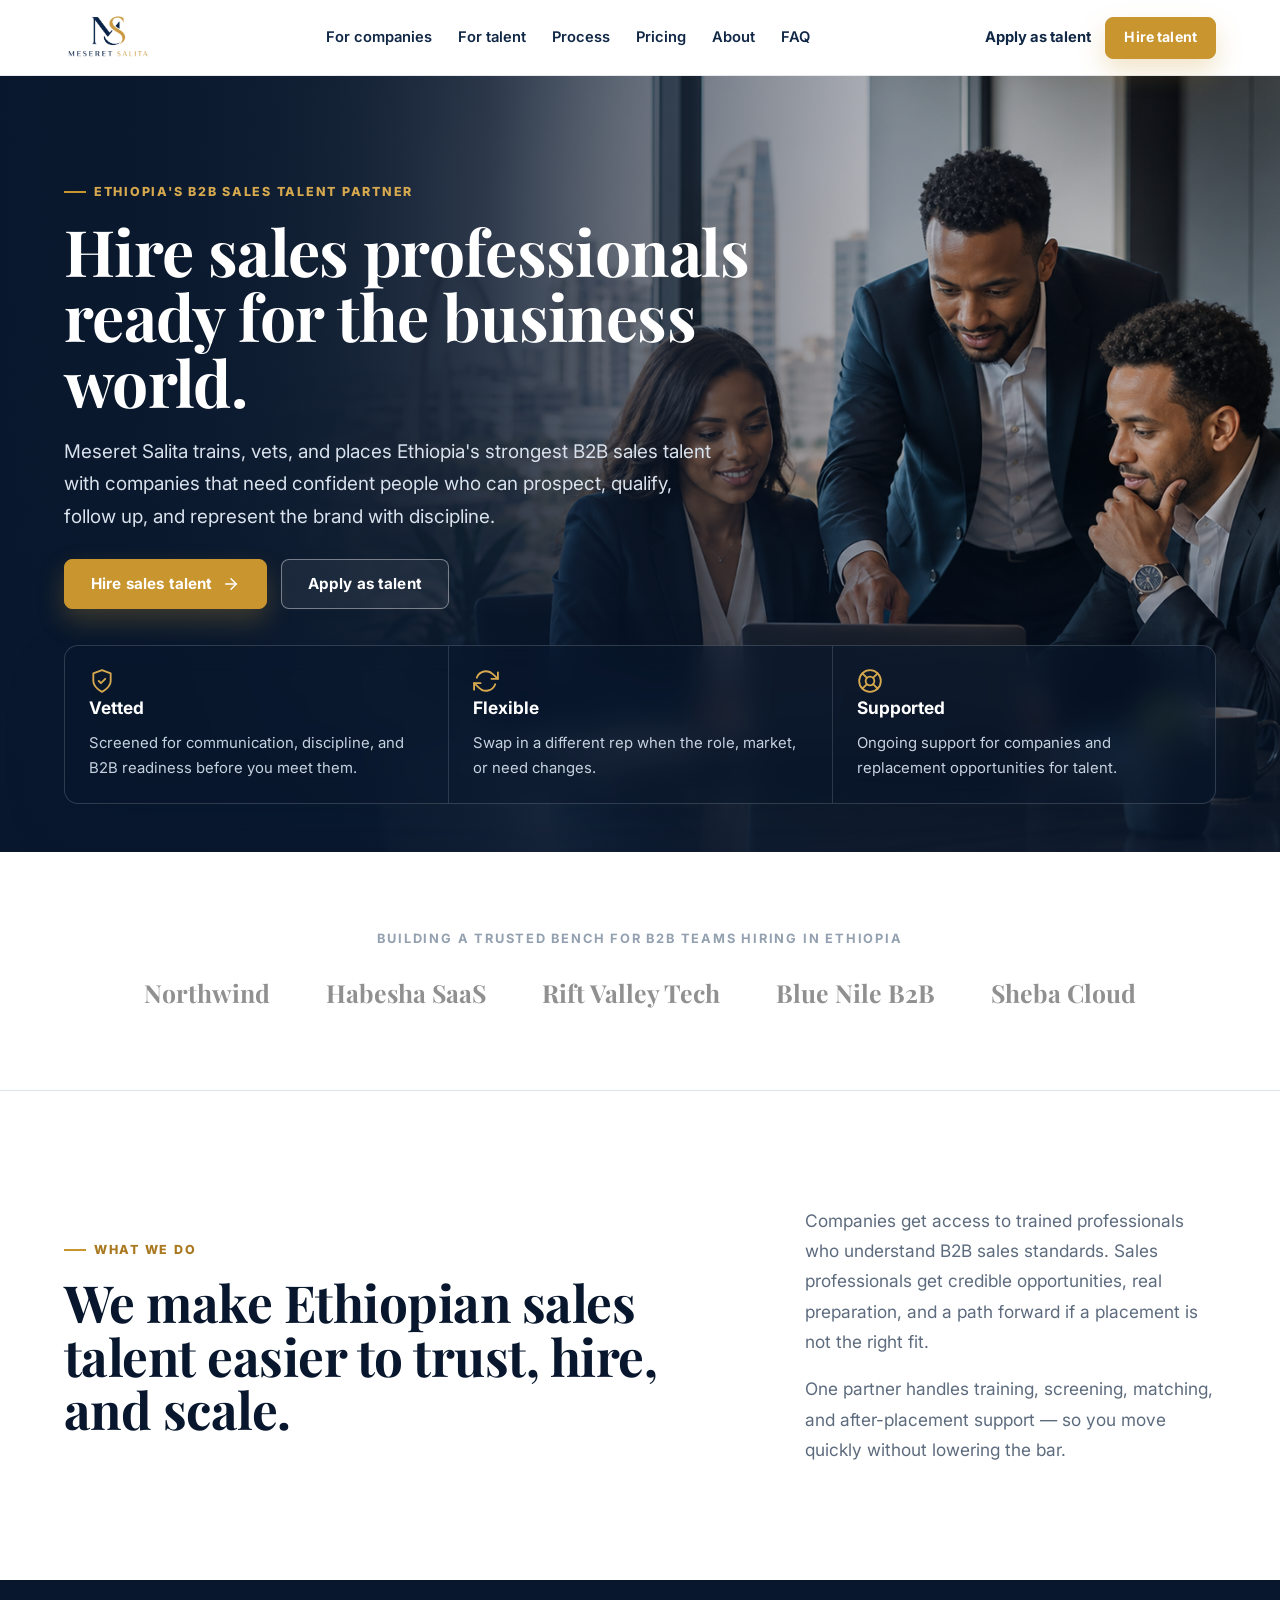
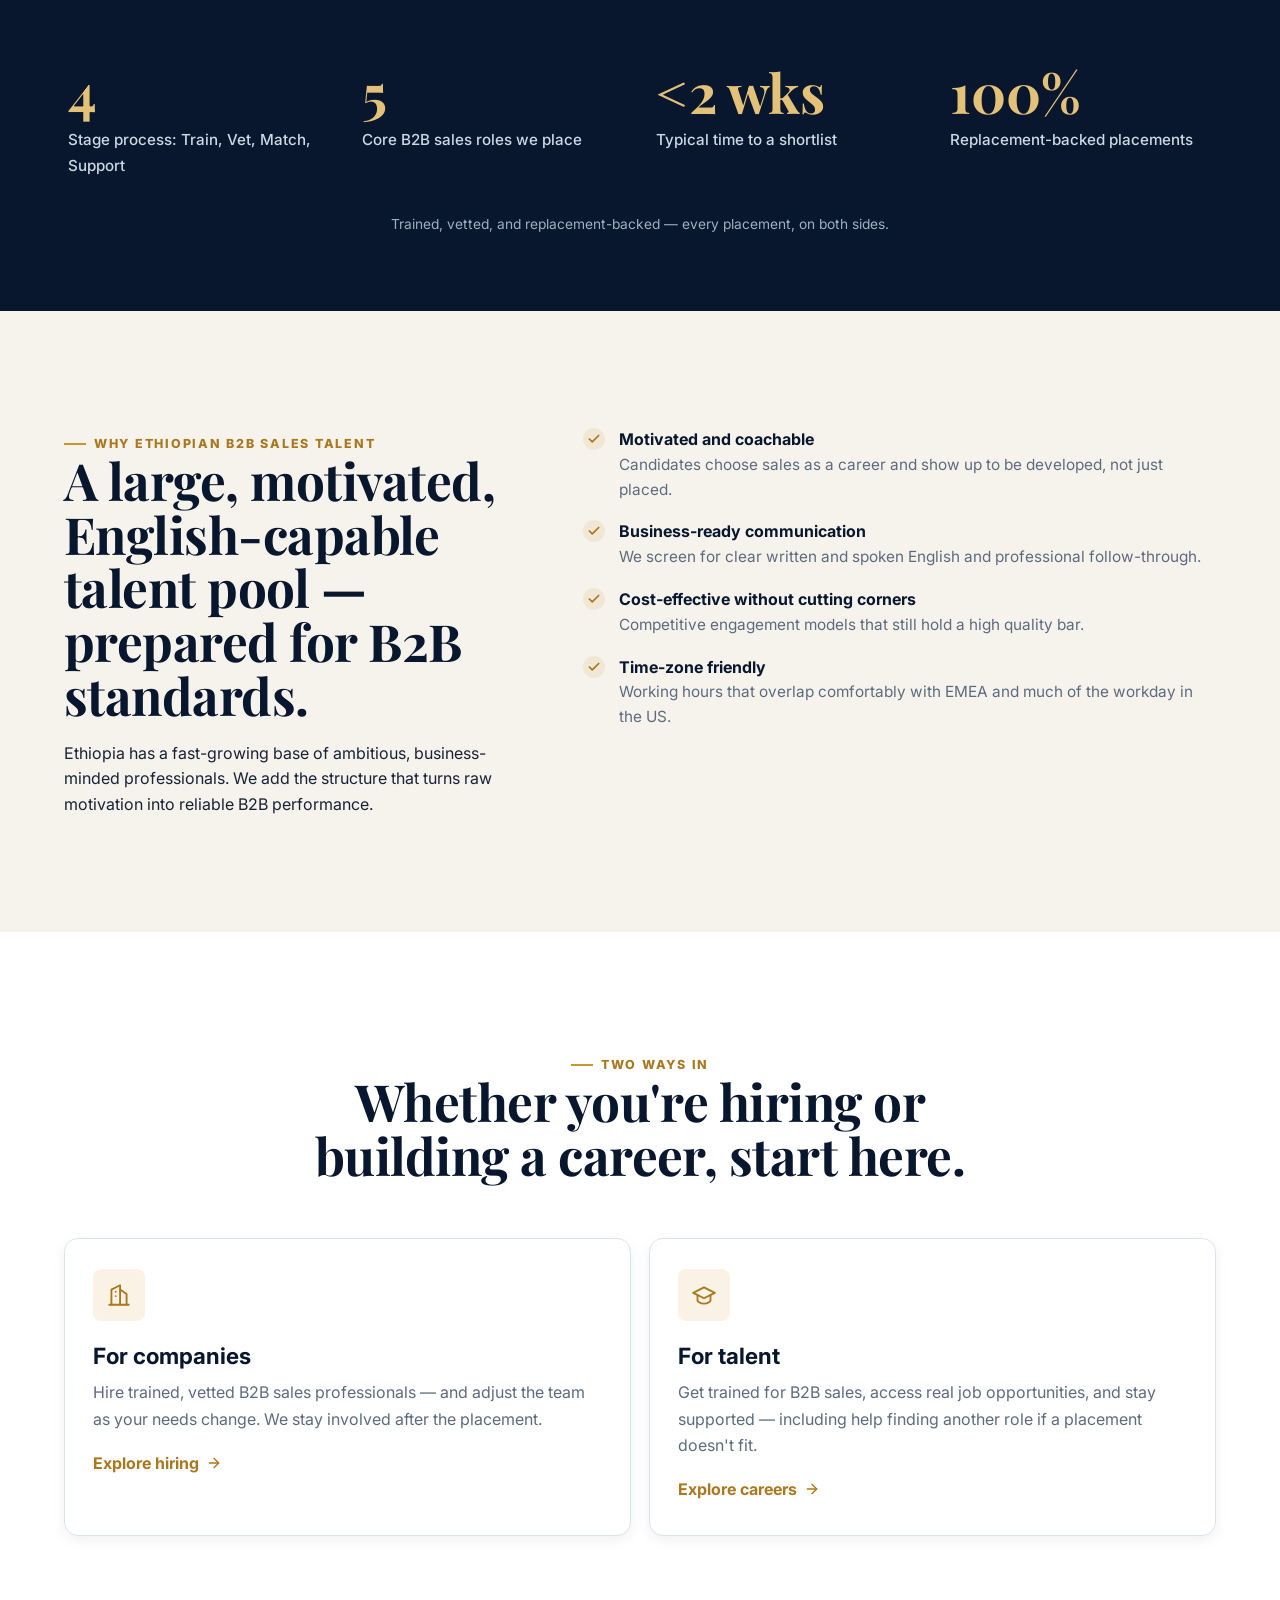
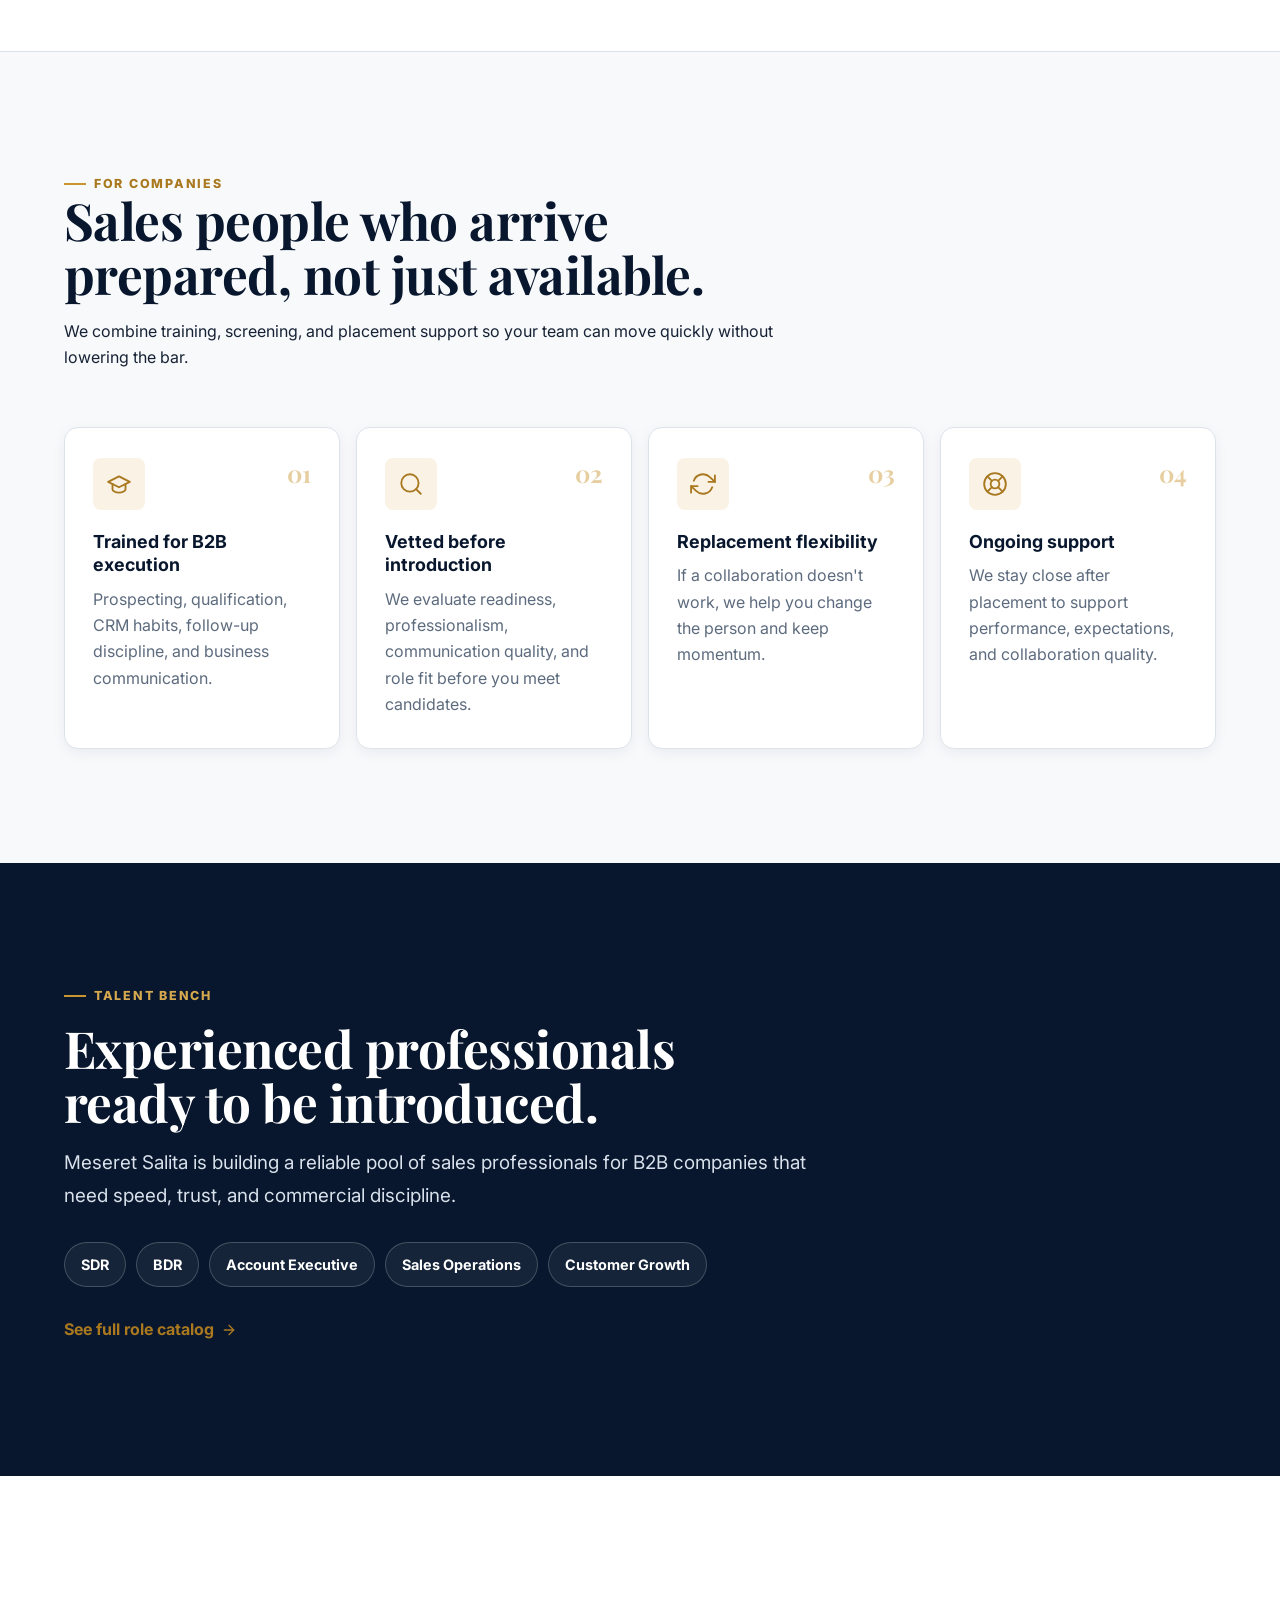
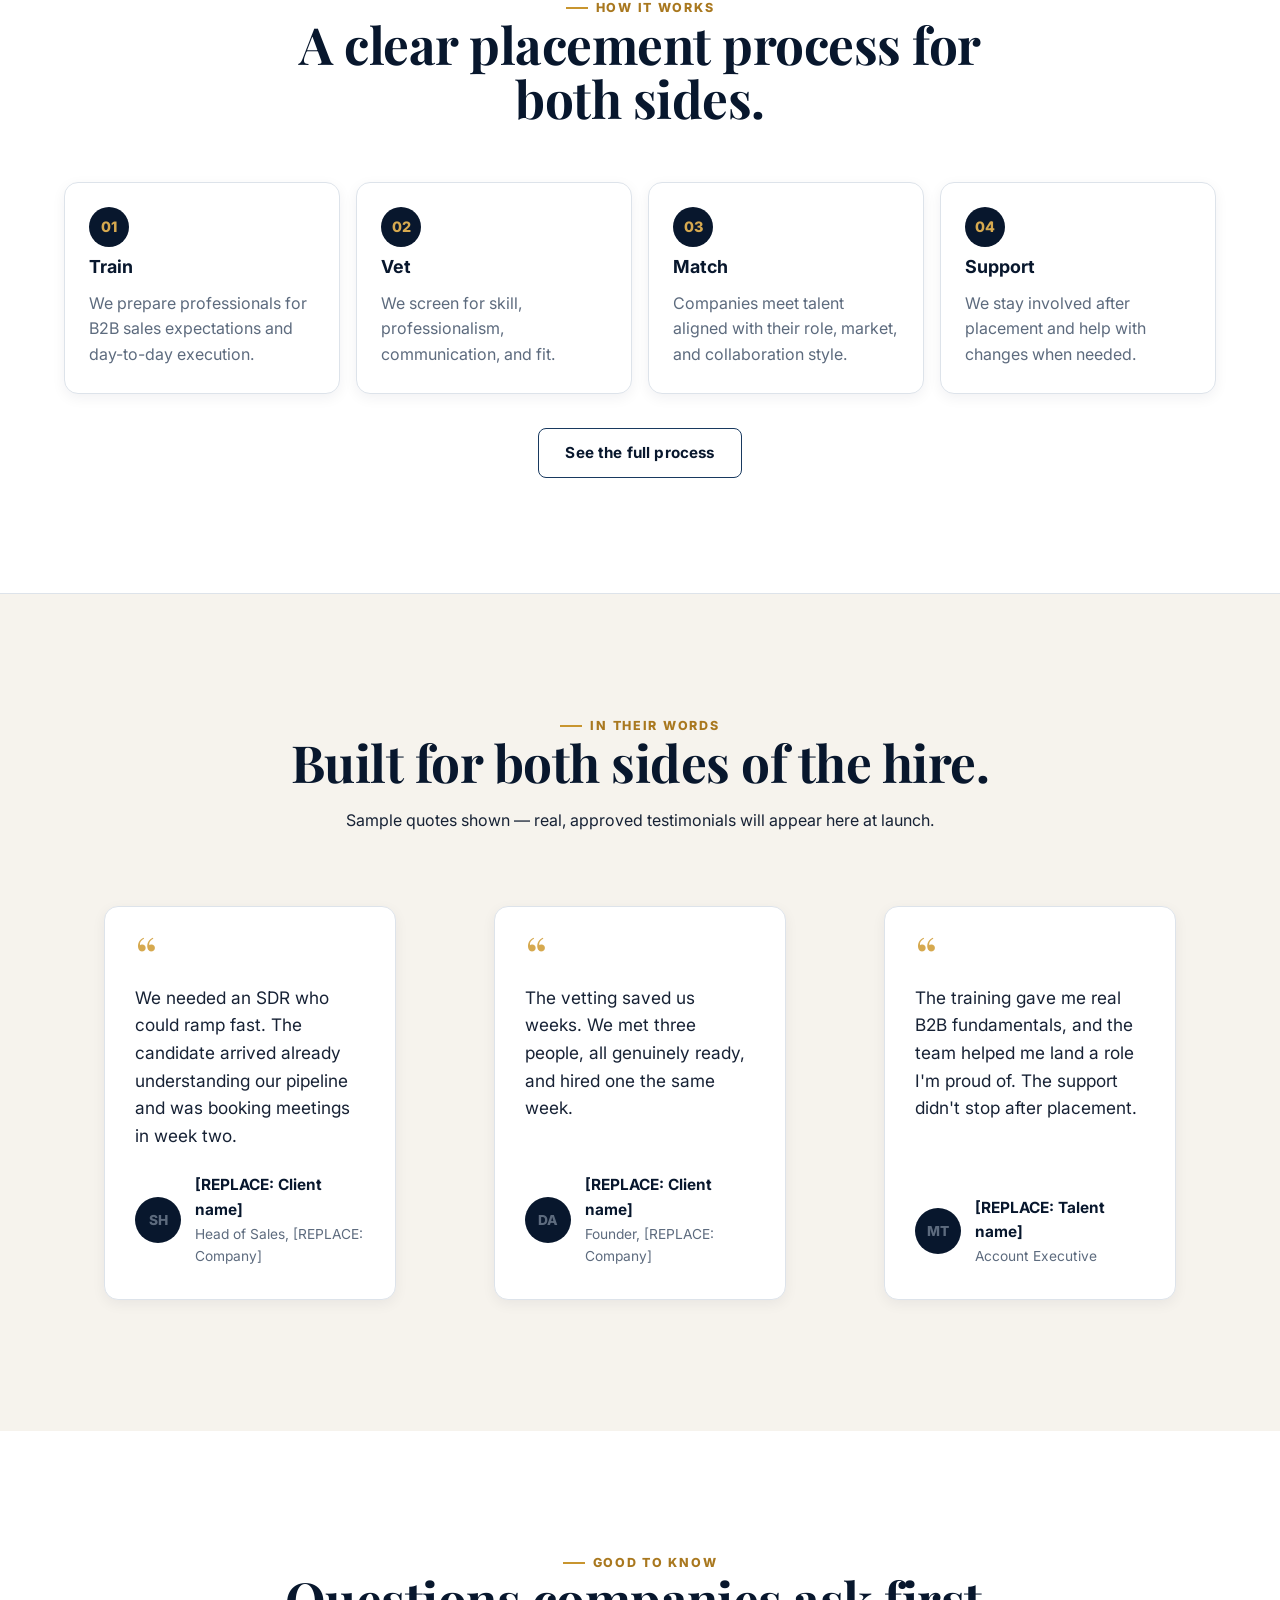
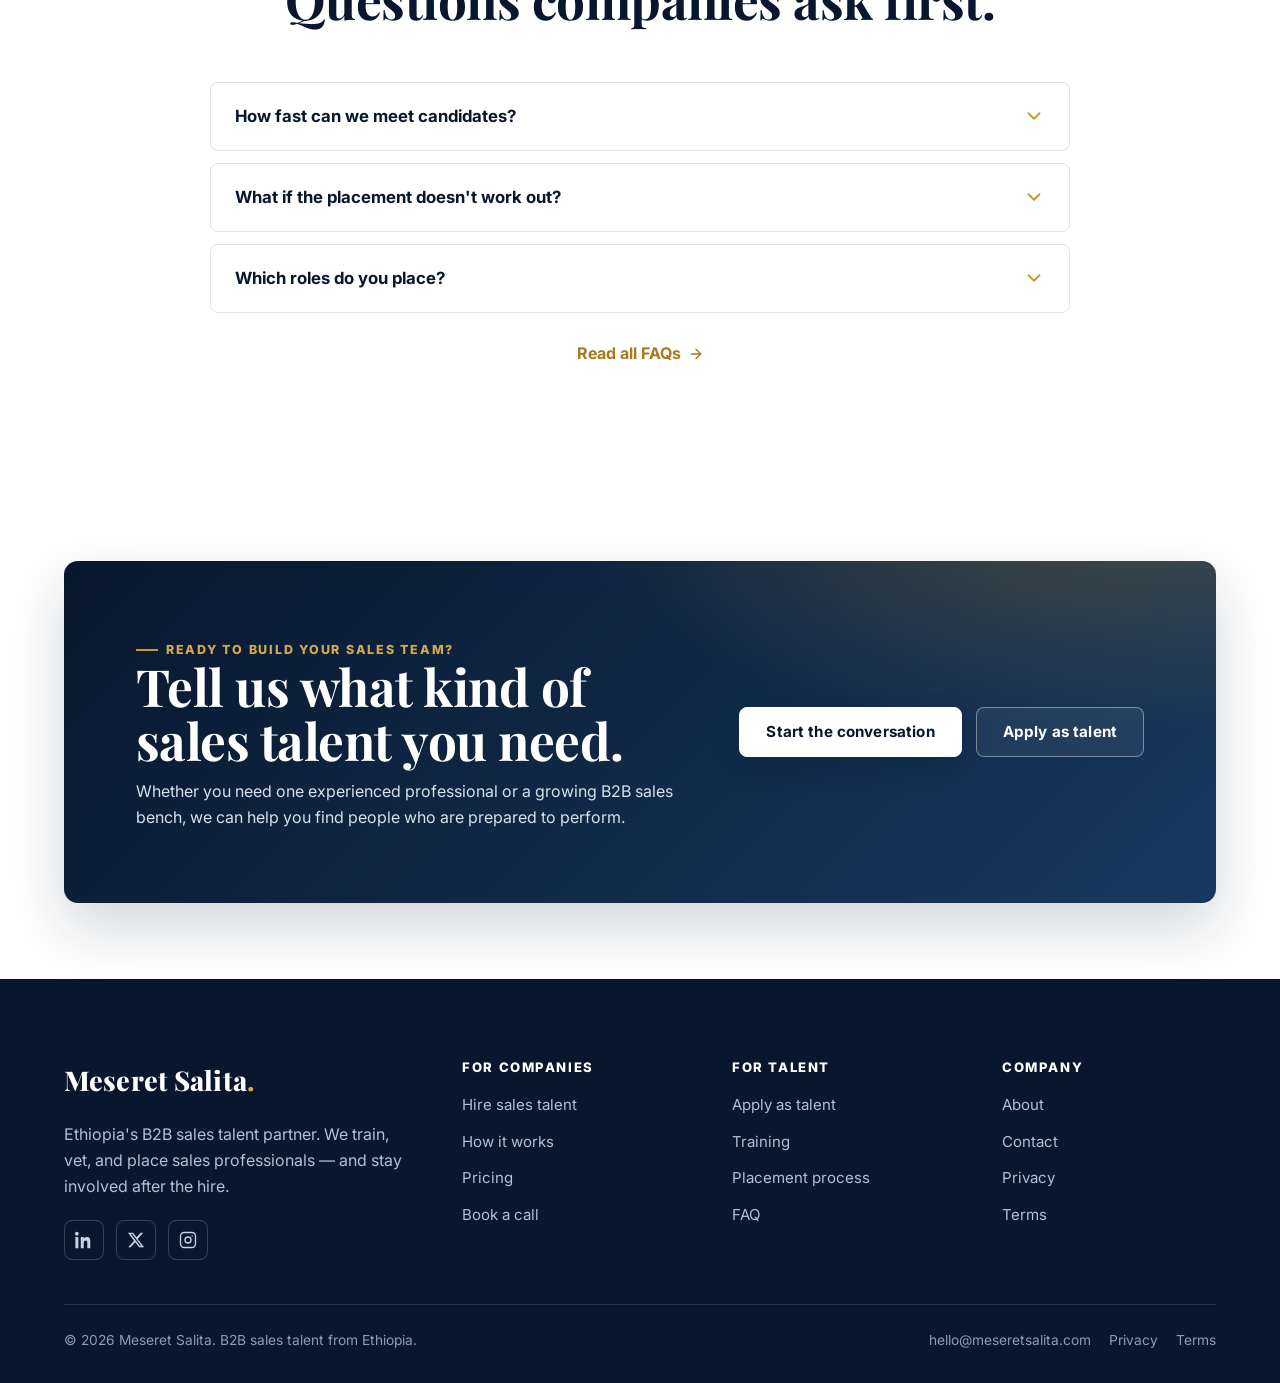
==== index.html @ c9b9d888 "Build Meseret Salita multi-page marketing site Full static rebuild: Home, For Companies, For Talent," ====
<!doctype html>
<html lang="en">
  <head>
    <meta charset="utf-8">
    <meta name="viewport" content="width=device-width, initial-scale=1">
    <title>Meseret Salita | Vetted B2B Sales Talent from Ethiopia</title>
    <meta name="description" content="Meseret Salita trains, vets, and places Ethiopia's strongest B2B sales talent — SDRs, BDRs, Account Executives and more — backed by ongoing support and replacement flexibility.">
    <link rel="canonical" href="https://meseretsalita.com/">

    <!-- Open Graph / Twitter -->
    <meta property="og:type" content="website">
    <meta property="og:site_name" content="Meseret Salita">
    <meta property="og:title" content="Vetted B2B Sales Talent from Ethiopia">
    <meta property="og:description" content="Hire trained, vetted B2B sales professionals from Ethiopia — with ongoing support and replacement flexibility.">
    <meta property="og:url" content="https://meseretsalita.com/">
    <meta property="og:image" content="https://meseretsalita.com/assets/meseret-salita-hero.png">
    <meta name="twitter:card" content="summary_large_image">
    <meta name="twitter:title" content="Vetted B2B Sales Talent from Ethiopia">
    <meta name="twitter:description" content="Hire trained, vetted B2B sales professionals from Ethiopia — with ongoing support and replacement flexibility.">
    <meta name="twitter:image" content="https://meseretsalita.com/assets/meseret-salita-hero.png">
    <meta name="theme-color" content="#08172d">

    <link rel="icon" href="assets/favicon.svg" type="image/svg+xml">
    <link rel="manifest" href="site.webmanifest">
    <link rel="preconnect" href="https://fonts.googleapis.com">
    <link rel="preconnect" href="https://fonts.gstatic.com" crossorigin>
    <link href="https://fonts.googleapis.com/css2?family=Inter:wght@400;500;600;700;800&family=Playfair+Display:wght@700;800&display=swap" rel="stylesheet">
    <link rel="stylesheet" href="styles.css?v=3">
    <script src="script.js?v=3" defer></script>

    <script type="application/ld+json">
    {
      "@context": "https://schema.org",
      "@type": "Organization",
      "name": "Meseret Salita",
      "url": "https://meseretsalita.com/",
      "logo": "https://meseretsalita.com/assets/meseret-salita-logo.png",
      "description": "Meseret Salita trains, vets, and places B2B sales talent from Ethiopia with companies, backed by ongoing support and replacement flexibility.",
      "email": "hello@meseretsalita.com",
      "address": { "@type": "PostalAddress", "addressCountry": "ET", "addressLocality": "Addis Ababa" },
      "sameAs": []
    }
    </script>
    <script type="application/ld+json">
    {
      "@context": "https://schema.org",
      "@type": "Service",
      "serviceType": "B2B sales talent recruitment and placement",
      "provider": { "@type": "Organization", "name": "Meseret Salita" },
      "areaServed": "Ethiopia",
      "audience": { "@type": "BusinessAudience", "audienceType": "B2B companies hiring sales talent" }
    }
    </script>
  </head>
  <body>
    <a class="skip-link" href="#main">Skip to content</a>

    <!-- ============ HEADER ============ -->
    <header class="site-header">
      <a class="brand" href="index.html" aria-label="Meseret Salita home">
        <img src="assets/meseret-salita-logo.png" alt="Meseret Salita" width="178" height="50">
      </a>
      <nav class="nav" aria-label="Primary navigation">
        <ul class="nav-links">
          <li><a href="companies.html">For companies</a></li>
          <li><a href="talent.html">For talent</a></li>
          <li><a href="process.html">Process</a></li>
          <li><a href="pricing.html">Pricing</a></li>
          <li><a href="about.html">About</a></li>
          <li><a href="faq.html">FAQ</a></li>
        </ul>
      </nav>
      <div class="nav-cta">
        <a class="ghost-link" href="talent.html">Apply as talent</a>
        <a class="button button-small" href="contact.html">Hire talent</a>
        <button class="nav-toggle" aria-label="Open menu" aria-controls="mobile-menu" aria-expanded="false"><span></span></button>
      </div>
    </header>
    <div class="mobile-menu" id="mobile-menu">
      <a href="companies.html">For companies</a>
      <a href="talent.html">For talent</a>
      <a href="process.html">Process</a>
      <a href="pricing.html">Pricing</a>
      <a href="about.html">About</a>
      <a href="faq.html">FAQ</a>
      <a href="contact.html">Contact</a>
      <a class="button" href="contact.html">Hire talent</a>
    </div>

    <main id="main">
      <!-- ============ HERO ============ -->
      <section class="hero">
        <img class="hero-image" src="assets/meseret-salita-hero.png" alt="Ethiopian sales professionals collaborating in a modern business office" width="1774" height="887">
        <div class="hero-overlay"></div>
        <div class="hero-inner">
          <div class="hero-copy">
            <p class="eyebrow">Ethiopia's B2B sales talent partner</p>
            <h1>Hire sales professionals ready for the business world.</h1>
            <p class="lead">
              Meseret Salita trains, vets, and places Ethiopia's strongest B2B sales talent with
              companies that need confident people who can prospect, qualify, follow up, and
              represent the brand with discipline.
            </p>
            <div class="hero-actions">
              <a class="button" href="contact.html">Hire sales talent
                <svg viewBox="0 0 24 24" fill="none" stroke="currentColor" stroke-width="2" stroke-linecap="round" stroke-linejoin="round" aria-hidden="true"><line x1="5" y1="12" x2="19" y2="12"/><polyline points="12 5 19 12 12 19"/></svg>
              </a>
              <a class="button button-ghost" href="talent.html">Apply as talent</a>
            </div>
          </div>
          <div class="hero-panel" aria-label="Placement highlights">
            <div>
              <span class="panel-icon"><svg width="26" height="26" viewBox="0 0 24 24" fill="none" stroke="currentColor" stroke-width="1.7" stroke-linecap="round" stroke-linejoin="round" aria-hidden="true"><path d="M12 22s8-4 8-10V5l-8-3-8 3v7c0 6 8 10 8 10z"/><polyline points="9 12 11 14 15 10"/></svg></span>
              <strong>Vetted</strong>
              <span>Screened for communication, discipline, and B2B readiness before you meet them.</span>
            </div>
            <div>
              <span class="panel-icon"><svg width="26" height="26" viewBox="0 0 24 24" fill="none" stroke="currentColor" stroke-width="1.7" stroke-linecap="round" stroke-linejoin="round" aria-hidden="true"><polyline points="23 4 23 10 17 10"/><path d="M3.51 9a9 9 0 0 1 14.85-3.36L23 10"/><polyline points="1 20 1 14 7 14"/><path d="M1 14l4.64 4.36A9 9 0 0 0 20.49 15"/></svg></span>
              <strong>Flexible</strong>
              <span>Swap in a different rep when the role, market, or need changes.</span>
            </div>
            <div>
              <span class="panel-icon"><svg width="26" height="26" viewBox="0 0 24 24" fill="none" stroke="currentColor" stroke-width="1.7" stroke-linecap="round" stroke-linejoin="round" aria-hidden="true"><circle cx="12" cy="12" r="10"/><circle cx="12" cy="12" r="4"/><line x1="4.93" y1="4.93" x2="9.17" y2="9.17"/><line x1="14.83" y1="14.83" x2="19.07" y2="19.07"/><line x1="14.83" y1="9.17" x2="19.07" y2="4.93"/><line x1="4.93" y1="19.07" x2="9.17" y2="14.83"/></svg></span>
              <strong>Supported</strong>
              <span>Ongoing support for companies and replacement opportunities for talent.</span>
            </div>
          </div>
        </div>
      </section>

      <!-- ============ TRUST STRIP ============ -->
      <section class="section tight trust border-bottom">
        <div class="container">
          <p class="trust-label">Building a trusted bench for B2B teams hiring in Ethiopia</p>
          <!-- TODO: replace these sample names with real client logos — see CONTENT-TODO.md -->
          <div class="logos" aria-label="Sample of companies (illustrative)">
            <span>Northwind</span>
            <span>Habesha SaaS</span>
            <span>Rift Valley Tech</span>
            <span>Blue Nile B2B</span>
            <span>Sheba Cloud</span>
          </div>
        </div>
      </section>

      <!-- ============ INTRO ============ -->
      <section class="section intro">
        <div class="reveal">
          <p class="eyebrow">What we do</p>
          <h2>We make Ethiopian sales talent easier to trust, hire, and scale.</h2>
        </div>
        <div class="intro-body reveal d1">
          <p>
            Companies get access to trained professionals who understand B2B sales standards.
            Sales professionals get credible opportunities, real preparation, and a path forward if a
            placement is not the right fit.
          </p>
          <p>
            One partner handles training, screening, matching, and after-placement support — so you
            move quickly without lowering the bar.
          </p>
        </div>
      </section>

      <!-- ============ STATS ============ -->
      <section class="section tight bg-navy">
        <div class="container">
          <div class="stats">
            <div class="stat reveal">
              <span class="num" data-count="4">0</span>
              <span class="label">Stage process: Train, Vet, Match, Support</span>
            </div>
            <div class="stat reveal d1">
              <span class="num" data-count="5">0</span>
              <span class="label">Core B2B sales roles we place</span>
            </div>
            <div class="stat reveal d2">
              <span class="num" data-count="2" data-prefix="&lt;" data-suffix=" wks">0</span>
              <span class="label">Typical time to a shortlist</span>
            </div>
            <div class="stat reveal d3">
              <span class="num" data-count="100" data-suffix="%">0</span>
              <span class="label">Replacement-backed placements</span>
            </div>
          </div>
          <!-- These reflect how the service works (process stages, roles, replacement promise) — not performance metrics. Add real traction stats once available; see CONTENT-TODO.md -->
          <p style="color:#9fb0c2;font-size:0.86rem;margin:26px auto 0;text-align:center;max-width:60ch;">Trained, vetted, and replacement-backed — every placement, on both sides.</p>
        </div>
      </section>

      <!-- ============ WHY ETHIOPIA ============ -->
      <section class="section split bg-soft">
        <div class="section-heading reveal">
          <p class="eyebrow">Why Ethiopian B2B sales talent</p>
          <h2>A large, motivated, English-capable talent pool — prepared for B2B standards.</h2>
          <p>
            Ethiopia has a fast-growing base of ambitious, business-minded professionals. We add the
            structure that turns raw motivation into reliable B2B performance.
          </p>
        </div>
        <ul class="checklist reveal d1" style="gap:18px;">
          <li><strong>Motivated and coachable</strong><span>Candidates choose sales as a career and show up to be developed, not just placed.</span></li>
          <li><strong>Business-ready communication</strong><span>We screen for clear written and spoken English and professional follow-through.</span></li>
          <li><strong>Cost-effective without cutting corners</strong><span>Competitive engagement models that still hold a high quality bar.</span></li>
          <li><strong>Time-zone friendly</strong><span>Working hours that overlap comfortably with EMEA and much of the workday in the US.</span></li>
        </ul>
      </section>

      <!-- ============ DUAL AUDIENCE ============ -->
      <section class="section">
        <div class="container">
          <div class="section-heading center reveal">
            <p class="eyebrow">Two ways in</p>
            <h2>Whether you're hiring or building a career, start here.</h2>
          </div>
          <div class="grid-2">
            <article class="card reveal" style="display:flex;flex-direction:column;">
              <span class="icon-badge"><svg viewBox="0 0 24 24" fill="none" stroke="currentColor" stroke-width="1.7" stroke-linecap="round" stroke-linejoin="round" aria-hidden="true"><path d="M3 21h18"/><path d="M5 21V7l8-4v18"/><path d="M19 21V11l-6-4"/><line x1="9" y1="9" x2="9" y2="9.01"/><line x1="9" y1="13" x2="9" y2="13.01"/></svg></span>
              <h3 style="font-size:1.4rem;">For companies</h3>
              <p>Hire trained, vetted B2B sales professionals — and adjust the team as your needs change. We stay involved after the placement.</p>
              <p style="margin-top:18px;"><a class="text-link" href="companies.html">Explore hiring <svg viewBox="0 0 24 24" fill="none" stroke="currentColor" stroke-width="2" stroke-linecap="round" stroke-linejoin="round" aria-hidden="true"><line x1="5" y1="12" x2="19" y2="12"/><polyline points="12 5 19 12 12 19"/></svg></a></p>
            </article>
            <article class="card reveal d1" style="display:flex;flex-direction:column;">
              <span class="icon-badge"><svg viewBox="0 0 24 24" fill="none" stroke="currentColor" stroke-width="1.7" stroke-linecap="round" stroke-linejoin="round" aria-hidden="true"><path d="M22 10L12 5 2 10l10 5 10-5z"/><path d="M6 12v5c0 1 2.5 3 6 3s6-2 6-3v-5"/></svg></span>
              <h3 style="font-size:1.4rem;">For talent</h3>
              <p>Get trained for B2B sales, access real job opportunities, and stay supported — including help finding another role if a placement doesn't fit.</p>
              <p style="margin-top:18px;"><a class="text-link" href="talent.html">Explore careers <svg viewBox="0 0 24 24" fill="none" stroke="currentColor" stroke-width="2" stroke-linecap="round" stroke-linejoin="round" aria-hidden="true"><line x1="5" y1="12" x2="19" y2="12"/><polyline points="12 5 19 12 12 19"/></svg></a></p>
            </article>
          </div>
        </div>
      </section>

      <!-- ============ COMPANY VALUE ============ -->
      <section class="section bg-mist border-top">
        <div class="container">
          <div class="section-heading reveal">
            <p class="eyebrow">For companies</p>
            <h2>Sales people who arrive prepared, not just available.</h2>
            <p>We combine training, screening, and placement support so your team can move quickly without lowering the bar.</p>
          </div>
          <div class="grid-4">
            <article class="card feature-card reveal">
              <span class="num">01</span>
              <span class="icon-badge"><svg viewBox="0 0 24 24" fill="none" stroke="currentColor" stroke-width="1.7" stroke-linecap="round" stroke-linejoin="round" aria-hidden="true"><path d="M22 10L12 5 2 10l10 5 10-5z"/><path d="M6 12v5c0 1 2.5 3 6 3s6-2 6-3v-5"/></svg></span>
              <h3>Trained for B2B execution</h3>
              <p>Prospecting, qualification, CRM habits, follow-up discipline, and business communication.</p>
            </article>
            <article class="card feature-card reveal d1">
              <span class="num">02</span>
              <span class="icon-badge"><svg viewBox="0 0 24 24" fill="none" stroke="currentColor" stroke-width="1.7" stroke-linecap="round" stroke-linejoin="round" aria-hidden="true"><circle cx="11" cy="11" r="8"/><line x1="21" y1="21" x2="16.65" y2="16.65"/></svg></span>
              <h3>Vetted before introduction</h3>
              <p>We evaluate readiness, professionalism, communication quality, and role fit before you meet candidates.</p>
            </article>
            <article class="card feature-card reveal d2">
              <span class="num">03</span>
              <span class="icon-badge"><svg viewBox="0 0 24 24" fill="none" stroke="currentColor" stroke-width="1.7" stroke-linecap="round" stroke-linejoin="round" aria-hidden="true"><polyline points="23 4 23 10 17 10"/><path d="M3.51 9a9 9 0 0 1 14.85-3.36L23 10"/><polyline points="1 20 1 14 7 14"/><path d="M1 14l4.64 4.36A9 9 0 0 0 20.49 15"/></svg></span>
              <h3>Replacement flexibility</h3>
              <p>If a collaboration doesn't work, we help you change the person and keep momentum.</p>
            </article>
            <article class="card feature-card reveal d3">
              <span class="num">04</span>
              <span class="icon-badge"><svg viewBox="0 0 24 24" fill="none" stroke="currentColor" stroke-width="1.7" stroke-linecap="round" stroke-linejoin="round" aria-hidden="true"><circle cx="12" cy="12" r="10"/><circle cx="12" cy="12" r="4"/><line x1="4.93" y1="4.93" x2="9.17" y2="9.17"/><line x1="14.83" y1="14.83" x2="19.07" y2="19.07"/><line x1="14.83" y1="9.17" x2="19.07" y2="4.93"/><line x1="4.93" y1="19.07" x2="9.17" y2="14.83"/></svg></span>
              <h3>Ongoing support</h3>
              <p>We stay close after placement to support performance, expectations, and collaboration quality.</p>
            </article>
          </div>
        </div>
      </section>

      <!-- ============ TALENT BENCH ============ -->
      <section class="section dark-band">
        <div class="container">
          <div class="reveal">
            <p class="eyebrow">Talent bench</p>
            <h2>Experienced professionals ready to be introduced.</h2>
            <p class="lead">
              Meseret Salita is building a reliable pool of sales professionals for B2B companies that
              need speed, trust, and commercial discipline.
            </p>
          </div>
          <div class="role-row reveal d1" aria-label="Common sales roles">
            <span>SDR</span>
            <span>BDR</span>
            <span>Account Executive</span>
            <span>Sales Operations</span>
            <span>Customer Growth</span>
          </div>
          <p style="margin-top:30px;"><a class="text-link" href="companies.html">See full role catalog <svg viewBox="0 0 24 24" fill="none" stroke="currentColor" stroke-width="2" stroke-linecap="round" stroke-linejoin="round" aria-hidden="true"><line x1="5" y1="12" x2="19" y2="12"/><polyline points="12 5 19 12 12 19"/></svg></a></p>
        </div>
      </section>

      <!-- ============ PROCESS OVERVIEW ============ -->
      <section class="section">
        <div class="container">
          <div class="section-heading center reveal">
            <p class="eyebrow">How it works</p>
            <h2>A clear placement process for both sides.</h2>
          </div>
          <ol class="process-list">
            <li class="reveal"><strong>Train</strong><span>We prepare professionals for B2B sales expectations and day-to-day execution.</span></li>
            <li class="reveal d1"><strong>Vet</strong><span>We screen for skill, professionalism, communication, and fit.</span></li>
            <li class="reveal d2"><strong>Match</strong><span>Companies meet talent aligned with their role, market, and collaboration style.</span></li>
            <li class="reveal d3"><strong>Support</strong><span>We stay involved after placement and help with changes when needed.</span></li>
          </ol>
          <div style="text-align:center;margin-top:34px;"><a class="button button-outline" href="process.html">See the full process</a></div>
        </div>
      </section>

      <!-- ============ TESTIMONIALS ============ -->
      <section class="section bg-soft border-top">
        <div class="container">
          <div class="section-heading center reveal">
            <p class="eyebrow">In their words</p>
            <h2>Built for both sides of the hire.</h2>
            <!-- TODO: replace the sample quotes below with real, approved testimonials — see CONTENT-TODO.md -->
            <p>Sample quotes shown — real, approved testimonials will appear here at launch.</p>
          </div>
          <div class="grid-3">
            <figure class="testimonial-card reveal">
              <div class="quote-mark" aria-hidden="true">&ldquo;</div>
              <blockquote>We needed an SDR who could ramp fast. The candidate arrived already understanding our pipeline and was booking meetings in week two.</blockquote>
              <figcaption class="who">
                <span class="avatar" aria-hidden="true">SH</span>
                <span><strong>[REPLACE: Client name]</strong><span>Head of Sales, [REPLACE: Company]</span></span>
              </figcaption>
            </figure>
            <figure class="testimonial-card reveal d1">
              <div class="quote-mark" aria-hidden="true">&ldquo;</div>
              <blockquote>The vetting saved us weeks. We met three people, all genuinely ready, and hired one the same week.</blockquote>
              <figcaption class="who">
                <span class="avatar" aria-hidden="true">DA</span>
                <span><strong>[REPLACE: Client name]</strong><span>Founder, [REPLACE: Company]</span></span>
              </figcaption>
            </figure>
            <figure class="testimonial-card reveal d2">
              <div class="quote-mark" aria-hidden="true">&ldquo;</div>
              <blockquote>The training gave me real B2B fundamentals, and the team helped me land a role I'm proud of. The support didn't stop after placement.</blockquote>
              <figcaption class="who">
                <span class="avatar" aria-hidden="true">MT</span>
                <span><strong>[REPLACE: Talent name]</strong><span>Account Executive</span></span>
              </figcaption>
            </figure>
          </div>
        </div>
      </section>

      <!-- ============ FAQ TEASER ============ -->
      <section class="section">
        <div class="container">
          <div class="section-heading center reveal">
            <p class="eyebrow">Good to know</p>
            <h2>Questions companies ask first.</h2>
          </div>
          <div class="faq-list reveal d1">
            <details class="faq-item">
              <summary>How fast can we meet candidates?<svg class="chev" viewBox="0 0 24 24" fill="none" stroke="currentColor" stroke-width="2" stroke-linecap="round" stroke-linejoin="round" aria-hidden="true"><polyline points="6 9 12 15 18 9"/></svg></summary>
              <div class="answer"><p>For common roles, we typically share a shortlist within about two weeks, depending on the seniority and specificity of the role.</p></div>
            </details>
            <details class="faq-item">
              <summary>What if the placement doesn't work out?<svg class="chev" viewBox="0 0 24 24" fill="none" stroke="currentColor" stroke-width="2" stroke-linecap="round" stroke-linejoin="round" aria-hidden="true"><polyline points="6 9 12 15 18 9"/></svg></summary>
              <div class="answer"><p>We build in replacement flexibility. If the fit isn't right, we work with you to introduce another candidate and keep momentum.</p></div>
            </details>
            <details class="faq-item">
              <summary>Which roles do you place?<svg class="chev" viewBox="0 0 24 24" fill="none" stroke="currentColor" stroke-width="2" stroke-linecap="round" stroke-linejoin="round" aria-hidden="true"><polyline points="6 9 12 15 18 9"/></svg></summary>
              <div class="answer"><p>SDRs, BDRs, Account Executives, Sales Operations, and Customer Growth roles. <a href="companies.html" style="color:var(--gold-700);font-weight:700;">See the full catalog →</a></p></div>
            </details>
          </div>
          <div style="text-align:center;margin-top:28px;"><a class="text-link" href="faq.html">Read all FAQs <svg viewBox="0 0 24 24" fill="none" stroke="currentColor" stroke-width="2" stroke-linecap="round" stroke-linejoin="round" aria-hidden="true"><line x1="5" y1="12" x2="19" y2="12"/><polyline points="12 5 19 12 12 19"/></svg></a></div>
        </div>
      </section>

      <!-- ============ CTA ============ -->
      <section class="cta-band section tight">
        <div class="cta reveal">
          <div class="cta-text">
            <p class="eyebrow">Ready to build your sales team?</p>
            <h2>Tell us what kind of sales talent you need.</h2>
            <p>Whether you need one experienced professional or a growing B2B sales bench, we can help you find people who are prepared to perform.</p>
          </div>
          <div class="cta-actions">
            <a class="button button-light" href="contact.html">Start the conversation</a>
            <a class="button button-ghost" href="talent.html">Apply as talent</a>
          </div>
        </div>
      </section>
    </main>

    <!-- ============ FOOTER ============ -->
    <footer class="site-footer">
      <div class="footer-top">
        <div class="footer-brand">
          <span class="footer-wordmark">Meseret Salita<span class="dot">.</span></span>
          <p>Ethiopia's B2B sales talent partner. We train, vet, and place sales professionals — and stay involved after the hire.</p>
          <div class="footer-social">
            <!-- TODO: add real social URLs — see CONTENT-TODO.md -->
            <a href="#" aria-label="LinkedIn"><svg viewBox="0 0 24 24" fill="currentColor" aria-hidden="true"><path d="M4.98 3.5C4.98 4.88 3.87 6 2.5 6S0 4.88 0 3.5 1.12 1 2.5 1 4.98 2.12 4.98 3.5zM.5 8h4V23h-4V8zm7.5 0h3.8v2.05h.05c.53-1 1.83-2.05 3.77-2.05 4.03 0 4.78 2.65 4.78 6.1V23h-4v-6.6c0-1.57-.03-3.6-2.2-3.6-2.2 0-2.53 1.72-2.53 3.49V23h-4V8z"/></svg></a>
            <a href="#" aria-label="X (Twitter)"><svg viewBox="0 0 24 24" fill="currentColor" aria-hidden="true"><path d="M18.244 2.25h3.308l-7.227 8.26 8.502 11.24h-6.66l-5.214-6.817L4.99 21.75H1.68l7.73-8.835L1.254 2.25H8.08l4.713 6.231zm-1.161 17.52h1.833L7.084 4.126H5.117z"/></svg></a>
            <a href="#" aria-label="Instagram"><svg viewBox="0 0 24 24" fill="none" stroke="currentColor" stroke-width="1.8" aria-hidden="true"><rect x="2" y="2" width="20" height="20" rx="5"/><circle cx="12" cy="12" r="4"/><circle cx="17.5" cy="6.5" r="1" fill="currentColor" stroke="none"/></svg></a>
          </div>
        </div>
        <div class="footer-col">
          <h3>For companies</h3>
          <ul>
            <li><a href="companies.html">Hire sales talent</a></li>
            <li><a href="process.html">How it works</a></li>
            <li><a href="pricing.html">Pricing</a></li>
            <li><a href="contact.html">Book a call</a></li>
          </ul>
        </div>
        <div class="footer-col">
          <h3>For talent</h3>
          <ul>
            <li><a href="talent.html">Apply as talent</a></li>
            <li><a href="talent.html#training">Training</a></li>
            <li><a href="process.html">Placement process</a></li>
            <li><a href="faq.html">FAQ</a></li>
          </ul>
        </div>
        <div class="footer-col">
          <h3>Company</h3>
          <ul>
            <li><a href="about.html">About</a></li>
            <li><a href="contact.html">Contact</a></li>
            <li><a href="privacy.html">Privacy</a></li>
            <li><a href="terms.html">Terms</a></li>
          </ul>
        </div>
      </div>
      <div class="footer-bottom">
        <span>&copy; <span data-year>2026</span> Meseret Salita. B2B sales talent from Ethiopia.</span>
        <div class="legal">
          <a href="mailto:hello@meseretsalita.com">hello@meseretsalita.com</a>
          <a href="privacy.html">Privacy</a>
          <a href="terms.html">Terms</a>
        </div>
      </div>
    </footer>
  </body>
</html>
---- styles.css ----
/* =============================================================
   Meseret Salita — Ethiopia's B2B sales talent partner
   Design system: navy + gold, Inter + Playfair Display
   Zero-build static site. One stylesheet, mobile-first.
   ============================================================= */

:root {
  color-scheme: light;

  /* Brand palette */
  --navy-950: #08172d;
  --navy-900: #102746;
  --navy-800: #18395f;
  --navy-700: #214b78;
  --gold-700: #a9781f;
  --gold-600: #c8952f;
  --gold-500: #d6a94f;
  --gold-400: #e4c178;

  /* Neutrals */
  --ink: #172235;
  --muted: #5d6b7e;
  --muted-light: #93a0b0;
  --line: #dde3ea;
  --line-soft: #eef1f5;
  --paper: #ffffff;
  --soft: #f6f3ed;   /* warm */
  --mist: #f7f9fb;   /* cool */

  /* Tints */
  --gold-tint: rgba(200, 149, 47, 0.12);
  --gold-tint-strong: rgba(200, 149, 47, 0.2);
  --navy-tint: rgba(8, 23, 45, 0.06);

  /* Shape & depth */
  --radius: 8px;
  --radius-lg: 14px;
  --radius-pill: 999px;
  --shadow-sm: 0 4px 14px rgba(8, 23, 45, 0.06);
  --shadow: 0 12px 34px rgba(8, 23, 45, 0.08);
  --shadow-lg: 0 24px 60px rgba(8, 23, 45, 0.18);

  /* Type */
  --font-sans: Inter, system-ui, -apple-system, BlinkMacSystemFont, "Segoe UI", sans-serif;
  --font-serif: "Playfair Display", Georgia, "Times New Roman", serif;

  /* Layout */
  --maxw: 1180px;
  --maxw-narrow: 820px;
  --gutter: clamp(18px, 5vw, 64px);

  --ease: cubic-bezier(0.22, 0.61, 0.36, 1);
}

/* ----------------------------------------------------------------
   Reset / base
   ---------------------------------------------------------------- */
* { box-sizing: border-box; }

html {
  scroll-behavior: smooth;
  -webkit-text-size-adjust: 100%;
}

body {
  margin: 0;
  overflow-x: clip;
  color: var(--ink);
  background: var(--paper);
  font-family: var(--font-sans);
  font-size: 16px;
  line-height: 1.6;
  -webkit-font-smoothing: antialiased;
  text-rendering: optimizeLegibility;
}

a { color: inherit; text-decoration: none; }

img, svg { display: block; max-width: 100%; }

h1, h2, h3, h4, p { margin-top: 0; }

ul, ol { margin-top: 0; }

:focus-visible {
  outline: 3px solid var(--gold-500);
  outline-offset: 3px;
  border-radius: 4px;
}

::selection {
  background: var(--gold-tint-strong);
  color: var(--navy-950);
}

.skip-link {
  position: absolute;
  left: 16px;
  top: -60px;
  z-index: 100;
  padding: 10px 16px;
  border-radius: var(--radius);
  background: var(--navy-950);
  color: #fff;
  font-weight: 700;
  transition: top 160ms var(--ease);
}
.skip-link:focus { top: 12px; }

.sr-only {
  position: absolute;
  width: 1px; height: 1px;
  padding: 0; margin: -1px;
  overflow: hidden;
  clip: rect(0 0 0 0);
  white-space: nowrap;
  border: 0;
}

/* ----------------------------------------------------------------
   Layout primitives
   ---------------------------------------------------------------- */
.container {
  width: 100%;
  max-width: var(--maxw);
  margin-inline: auto;
}

.section {
  padding-block: clamp(64px, 9vw, 116px);
  padding-inline: var(--gutter);
}
.section.tight { padding-block: clamp(48px, 6vw, 80px); }

.bg-soft { background: var(--soft); }
.bg-mist { background: var(--mist); }
.bg-navy { background: var(--navy-950); color: #fff; }
.border-top { border-top: 1px solid var(--line); }
.border-bottom { border-bottom: 1px solid var(--line); }

/* ----------------------------------------------------------------
   Typography
   ---------------------------------------------------------------- */
h1 {
  margin: 0 0 22px;
  color: #fff;
  font-family: var(--font-serif);
  font-size: clamp(2.3rem, 5vw, 4.6rem);
  font-weight: 700;
  line-height: 1.02;
  letter-spacing: -0.01em;
  max-width: 100%;
  overflow-wrap: break-word;
}

h2 {
  margin: 0 0 18px;
  color: var(--navy-950);
  font-family: var(--font-serif);
  font-size: clamp(1.95rem, 4vw, 3.4rem);
  font-weight: 700;
  line-height: 1.05;
  letter-spacing: -0.01em;
  max-width: 100%;
  overflow-wrap: break-word;
}

h3 {
  margin: 0 0 10px;
  color: var(--navy-950);
  font-size: 1.12rem;
  font-weight: 700;
  line-height: 1.3;
}

.eyebrow {
  display: inline-flex;
  align-items: center;
  gap: 8px;
  margin: 0 0 16px;
  color: var(--gold-700);
  font-size: 0.78rem;
  font-weight: 800;
  letter-spacing: 0.14em;
  text-transform: uppercase;
}
.eyebrow::before {
  content: "";
  width: 22px;
  height: 2px;
  background: var(--gold-600);
}
.bg-navy .eyebrow, .hero .eyebrow, .page-hero .eyebrow,
.cta .eyebrow, .dark-band .eyebrow {
  color: var(--gold-500);
}

.lead {
  color: var(--muted);
  font-size: clamp(1.04rem, 1.5vw, 1.18rem);
  line-height: 1.72;
}
.bg-navy .lead, .hero .lead, .page-hero .lead, .cta .lead { color: #d8e1ec; }

.text-center { text-align: center; }
.mx-auto { margin-inline: auto; }

.section-heading { max-width: 760px; margin-bottom: clamp(36px, 5vw, 56px); }
.section-heading.center { margin-inline: auto; text-align: center; }
.section-heading p { margin-bottom: 0; }

/* ----------------------------------------------------------------
   Buttons
   ---------------------------------------------------------------- */
.button {
  display: inline-flex;
  align-items: center;
  justify-content: center;
  gap: 9px;
  min-height: 50px;
  padding: 0 26px;
  border: 1px solid var(--gold-600);
  border-radius: var(--radius);
  background: var(--gold-600);
  color: #fff;
  font-family: var(--font-sans);
  font-size: 0.95rem;
  font-weight: 700;
  letter-spacing: 0.01em;
  cursor: pointer;
  box-shadow: 0 12px 26px rgba(200, 149, 47, 0.26);
  transition: transform 180ms var(--ease), box-shadow 180ms var(--ease), background 180ms var(--ease), color 180ms var(--ease);
}
.button:hover {
  transform: translateY(-2px);
  background: var(--gold-700);
  border-color: var(--gold-700);
  box-shadow: 0 18px 34px rgba(200, 149, 47, 0.32);
}
.button svg { width: 18px; height: 18px; }

.button-small { min-height: 42px; padding: 0 18px; font-size: 0.88rem; }

.button-ghost {
  border-color: rgba(255, 255, 255, 0.4);
  background: rgba(255, 255, 255, 0.06);
  color: #fff;
  box-shadow: none;
}
.button-ghost:hover {
  transform: translateY(-2px);
  background: rgba(255, 255, 255, 0.14);
  border-color: rgba(255, 255, 255, 0.6);
  box-shadow: none;
}

.button-light {
  border-color: #fff;
  background: #fff;
  color: var(--navy-950);
  box-shadow: 0 12px 26px rgba(8, 23, 45, 0.2);
}
.button-light:hover { background: #f4efe6; color: var(--navy-950); border-color: #f4efe6; }

.button-outline {
  border-color: var(--navy-800);
  background: transparent;
  color: var(--navy-950);
  box-shadow: none;
}
.button-outline:hover {
  background: var(--navy-950);
  color: #fff;
  border-color: var(--navy-950);
  transform: translateY(-2px);
}

.text-link {
  display: inline-flex;
  align-items: center;
  gap: 7px;
  color: var(--gold-700);
  font-weight: 700;
  border-bottom: 2px solid transparent;
  transition: gap 160ms var(--ease), border-color 160ms var(--ease);
}
.text-link svg { width: 16px; height: 16px; }
.text-link:hover { gap: 11px; border-color: var(--gold-500); }
.bg-navy .text-link, .cta .text-link { color: var(--gold-400); }

/* ----------------------------------------------------------------
   Header / navigation
   ---------------------------------------------------------------- */
.site-header {
  position: sticky;
  top: 0;
  z-index: 50;
  display: flex;
  align-items: center;
  justify-content: space-between;
  gap: 24px;
  min-height: 76px;
  padding: 12px var(--gutter);
  border-bottom: 1px solid rgba(221, 227, 234, 0.7);
  background: rgba(255, 255, 255, 0.93);
  backdrop-filter: blur(16px);
  -webkit-backdrop-filter: blur(16px);
  transition: box-shadow 240ms var(--ease), background 240ms var(--ease);
}
.site-header.scrolled {
  box-shadow: 0 10px 30px rgba(8, 23, 45, 0.08);
  background: rgba(255, 255, 255, 0.98);
}

.brand { display: inline-flex; align-items: center; min-width: 0; flex-shrink: 0; }
.brand img { height: 46px; width: auto; }

.nav { display: flex; align-items: center; gap: 28px; }
.nav-links {
  display: flex;
  align-items: center;
  gap: 26px;
  list-style: none;
  margin: 0;
  padding: 0;
  color: var(--navy-900);
  font-size: 0.92rem;
  font-weight: 600;
}
.nav-links a {
  position: relative;
  padding: 6px 0;
  color: var(--navy-900);
  transition: color 160ms var(--ease);
}
.nav-links a::after {
  content: "";
  position: absolute;
  left: 0; bottom: 0;
  width: 0; height: 2px;
  background: var(--gold-600);
  transition: width 200ms var(--ease);
}
.nav-links a:hover { color: var(--gold-700); }
.nav-links a:hover::after,
.nav-links a[aria-current="page"]::after { width: 100%; }
.nav-links a[aria-current="page"] { color: var(--gold-700); }

.nav-cta { display: flex; align-items: center; gap: 14px; flex-shrink: 0; }
.nav-cta .ghost-link { font-size: 0.92rem; font-weight: 700; color: var(--navy-900); }
.nav-cta .ghost-link:hover { color: var(--gold-700); }

/* Hamburger */
.nav-toggle {
  display: none;
  align-items: center;
  justify-content: center;
  width: 44px; height: 44px;
  border: 1px solid var(--line);
  border-radius: var(--radius);
  background: #fff;
  cursor: pointer;
}
.nav-toggle span {
  position: relative;
  width: 20px; height: 2px;
  background: var(--navy-950);
  transition: background 120ms var(--ease);
}
.nav-toggle span::before,
.nav-toggle span::after {
  content: "";
  position: absolute; left: 0;
  width: 20px; height: 2px;
  background: var(--navy-950);
  transition: transform 200ms var(--ease), top 200ms var(--ease);
}
.nav-toggle span::before { top: -6px; }
.nav-toggle span::after { top: 6px; }
.nav-toggle[aria-expanded="true"] span { background: transparent; }
.nav-toggle[aria-expanded="true"] span::before { top: 0; transform: rotate(45deg); }
.nav-toggle[aria-expanded="true"] span::after { top: 0; transform: rotate(-45deg); }

/* Mobile menu panel */
.mobile-menu {
  position: fixed;
  inset: 76px 0 auto 0;
  z-index: 49;
  display: none;
  flex-direction: column;
  gap: 4px;
  padding: 18px var(--gutter) 28px;
  background: #fff;
  border-bottom: 1px solid var(--line);
  box-shadow: 0 24px 40px rgba(8, 23, 45, 0.12);
}
.mobile-menu.open { display: flex; animation: slideDown 220ms var(--ease); }
.mobile-menu a {
  padding: 14px 6px;
  border-bottom: 1px solid var(--line-soft);
  color: var(--navy-900);
  font-size: 1.05rem;
  font-weight: 600;
}
.mobile-menu a[aria-current="page"] { color: var(--gold-700); }
.mobile-menu .button { margin-top: 16px; width: 100%; }
@keyframes slideDown {
  from { opacity: 0; transform: translateY(-10px); }
  to { opacity: 1; transform: translateY(0); }
}
body.menu-open { overflow: hidden; }

/* ----------------------------------------------------------------
   Hero (home)
   ---------------------------------------------------------------- */
.hero {
  position: relative;
  display: flex;
  flex-direction: column;
  justify-content: flex-end;
  min-height: min(760px, calc(100vh - 76px));
  min-height: min(760px, calc(100svh - 76px));
  padding: clamp(92px, 11vh, 124px) var(--gutter) clamp(28px, 4vw, 48px);
  overflow: hidden;
  background: var(--navy-950);
  isolation: isolate;
}
.hero-image, .hero-overlay {
  position: absolute;
  inset: 0;
  width: 100%; height: 100%;
  z-index: -1;
}
.hero-image { object-fit: cover; object-position: center; }
.hero-overlay {
  background:
    linear-gradient(90deg, rgba(8, 23, 45, 0.95), rgba(8, 23, 45, 0.78) 38%, rgba(8, 23, 45, 0.25) 70%, rgba(8, 23, 45, 0.1)),
    linear-gradient(0deg, rgba(8, 23, 45, 0.78), rgba(8, 23, 45, 0.0) 50%);
}
.hero-inner { width: 100%; max-width: var(--maxw); margin-inline: auto; min-width: 0; }
.hero-copy { max-width: min(760px, 100%); min-width: 0; color: #fff; }
.hero-copy h1 { margin-bottom: 22px; }
.hero .lead { max-width: 660px; margin-bottom: 26px; }
.hero-actions {
  display: flex;
  flex-wrap: wrap;
  gap: 14px;
  margin-bottom: clamp(28px, 4vh, 56px);
}
.hero-panel {
  display: grid;
  grid-template-columns: repeat(3, minmax(0, 1fr));
  width: 100%;
  max-width: var(--maxw);
  margin: 0 auto;
  border: 1px solid rgba(255, 255, 255, 0.16);
  border-radius: var(--radius-lg);
  background: rgba(8, 23, 45, 0.55);
  box-shadow: var(--shadow-lg);
  backdrop-filter: blur(14px);
  -webkit-backdrop-filter: blur(14px);
  overflow: hidden;
}
.hero-panel div { padding: 22px 24px; }
.hero-panel div + div { border-left: 1px solid rgba(255, 255, 255, 0.14); }
.hero-panel .panel-icon { color: var(--gold-500); margin-bottom: 14px; }
.hero-panel strong { display: block; margin-bottom: 8px; color: #fff; font-size: 1.08rem; }
.hero-panel span { color: #c6d2e0; font-size: 0.93rem; line-height: 1.55; }

/* ----------------------------------------------------------------
   Page hero (interior pages)
   ---------------------------------------------------------------- */
.page-hero {
  position: relative;
  padding: clamp(54px, 8vw, 104px) var(--gutter) clamp(48px, 7vw, 88px);
  background:
    radial-gradient(1200px 500px at 88% -10%, rgba(200, 149, 47, 0.22), transparent 60%),
    linear-gradient(160deg, var(--navy-950), var(--navy-800));
  color: #fff;
  overflow: hidden;
}
.page-hero::after {
  content: "";
  position: absolute;
  right: -120px; top: -120px;
  width: 360px; height: 360px;
  border: 1px solid rgba(255, 255, 255, 0.08);
  border-radius: 50%;
}
.page-hero .container { position: relative; z-index: 1; }
.page-hero h1 { font-size: clamp(2.3rem, 5vw, 4rem); max-width: 16ch; }
.page-hero .lead { max-width: 640px; margin-bottom: 0; }
.page-hero .hero-actions { margin-top: 30px; margin-bottom: 0; }

.breadcrumb {
  display: flex;
  flex-wrap: wrap;
  gap: 8px;
  align-items: center;
  margin-bottom: 22px;
  font-size: 0.85rem;
  color: #b9c6d6;
}
.breadcrumb a { color: #b9c6d6; }
.breadcrumb a:hover { color: var(--gold-400); }
.breadcrumb span[aria-current] { color: #fff; font-weight: 600; }
.breadcrumb .sep { color: rgba(255, 255, 255, 0.4); }

/* ----------------------------------------------------------------
   Intro split
   ---------------------------------------------------------------- */
.intro {
  display: grid;
  grid-template-columns: minmax(0, 1fr) minmax(300px, 0.62fr);
  gap: clamp(28px, 6vw, 80px);
  align-items: center;
}
.intro h2 { margin-bottom: 0; }
.intro .intro-body { color: var(--muted); font-size: 1.08rem; line-height: 1.75; }
.intro .intro-body p:last-child { margin-bottom: 0; }

/* ----------------------------------------------------------------
   Split (heading + grid)
   ---------------------------------------------------------------- */
.split {
  display: grid;
  grid-template-columns: minmax(280px, 0.7fr) minmax(0, 1fr);
  gap: clamp(28px, 6vw, 76px);
  align-items: start;
}
.split .section-heading { margin-bottom: 0; position: sticky; top: 96px; }

/* ----------------------------------------------------------------
   Icon badges
   ---------------------------------------------------------------- */
.icon-badge {
  display: inline-flex;
  align-items: center;
  justify-content: center;
  width: 52px; height: 52px;
  border-radius: var(--radius);
  background: var(--gold-tint);
  color: var(--gold-700);
  margin-bottom: 20px;
}
.icon-badge svg { width: 26px; height: 26px; }
.bg-navy .icon-badge, .dark-band .icon-badge {
  background: rgba(214, 169, 79, 0.16);
  color: var(--gold-400);
}

/* ----------------------------------------------------------------
   Feature / value grids + cards
   ---------------------------------------------------------------- */
.grid-2 { display: grid; grid-template-columns: repeat(2, minmax(0, 1fr)); gap: 18px; }
.grid-3 { display: grid; grid-template-columns: repeat(3, minmax(0, 1fr)); gap: 18px; }
.grid-4 { display: grid; grid-template-columns: repeat(4, minmax(0, 1fr)); gap: 16px; }

.card {
  padding: 30px 28px;
  border: 1px solid var(--line);
  border-radius: var(--radius-lg);
  background: #fff;
  box-shadow: var(--shadow-sm);
  transition: transform 220ms var(--ease), box-shadow 220ms var(--ease), border-color 220ms var(--ease);
}
.card:hover {
  transform: translateY(-4px);
  box-shadow: var(--shadow);
  border-color: var(--gold-tint-strong);
}
.card h3 { margin-bottom: 9px; }
.card p { color: var(--muted); line-height: 1.65; margin-bottom: 0; }

.feature-card { position: relative; }
.feature-card .num {
  position: absolute;
  top: 26px; right: 28px;
  color: var(--gold-600);
  font-family: var(--font-serif);
  font-size: 1.5rem;
  font-weight: 700;
  opacity: 0.45;
}

/* ----------------------------------------------------------------
   Stats strip
   ---------------------------------------------------------------- */
.stats {
  display: grid;
  grid-template-columns: repeat(4, minmax(0, 1fr));
  gap: 24px;
}
.stat { padding: 8px 4px; }
.stat .num {
  display: block;
  color: var(--gold-500);
  font-family: var(--font-serif);
  font-size: clamp(2.4rem, 4.5vw, 3.4rem);
  font-weight: 700;
  line-height: 1;
  margin-bottom: 8px;
}
.bg-navy .stat .num { color: var(--gold-400); }
.stat .label { color: #cdd8e4; font-size: 0.95rem; font-weight: 500; }
.section:not(.bg-navy) .stat .num { color: var(--gold-700); }
.section:not(.bg-navy) .stat .label { color: var(--muted); }

/* ----------------------------------------------------------------
   Trust / logos row
   ---------------------------------------------------------------- */
.trust { text-align: center; }
.trust .trust-label {
  color: var(--muted-light);
  font-size: 0.8rem;
  font-weight: 700;
  letter-spacing: 0.14em;
  text-transform: uppercase;
  margin-bottom: 24px;
}
.logos {
  display: flex;
  flex-wrap: wrap;
  align-items: center;
  justify-content: center;
  gap: clamp(24px, 5vw, 56px);
}
.logos span {
  color: var(--navy-900);
  font-family: var(--font-serif);
  font-size: clamp(1.15rem, 2vw, 1.55rem);
  font-weight: 700;
  opacity: 0.5;
  filter: grayscale(1);
  transition: opacity 200ms var(--ease);
}
.logos span:hover { opacity: 0.85; }

/* ----------------------------------------------------------------
   Dark band (talent bench / generic)
   ---------------------------------------------------------------- */
.dark-band { background: var(--navy-950); color: #fff; }
.dark-band h2 { color: #fff; max-width: 22ch; }
.dark-band .lead { color: #d8e1ec; max-width: 64ch; }
.role-row { display: flex; flex-wrap: wrap; gap: 10px; margin-top: 30px; }
.role-row span,
.pill {
  padding: 10px 16px;
  border: 1px solid rgba(255, 255, 255, 0.2);
  border-radius: var(--radius-pill);
  background: rgba(255, 255, 255, 0.06);
  color: #fff;
  font-size: 0.9rem;
  font-weight: 700;
}

/* ----------------------------------------------------------------
   Role catalog
   ---------------------------------------------------------------- */
.role-card { display: flex; flex-direction: column; }
.role-card .role-head {
  display: flex;
  align-items: center;
  justify-content: space-between;
  gap: 12px;
  margin-bottom: 16px;
}
.role-card .tag {
  flex-shrink: 0;
  padding: 5px 12px;
  border-radius: var(--radius-pill);
  background: var(--gold-tint);
  color: var(--gold-700);
  font-size: 0.72rem;
  font-weight: 800;
  letter-spacing: 0.05em;
  text-transform: uppercase;
}
.role-card h3 { margin-bottom: 0; }
.role-card ul {
  list-style: none;
  padding: 0;
  margin: 12px 0 0;
  display: grid;
  gap: 9px;
}
.role-card li {
  position: relative;
  padding-left: 24px;
  color: var(--muted);
  font-size: 0.95rem;
  line-height: 1.5;
}
.role-card li::before {
  content: "";
  position: absolute;
  left: 0; top: 8px;
  width: 7px; height: 7px;
  border-radius: 50%;
  background: var(--gold-600);
}

/* ----------------------------------------------------------------
   Checklists
   ---------------------------------------------------------------- */
.checklist { list-style: none; padding: 0; margin: 0; display: grid; gap: 14px; }
.checklist li {
  position: relative;
  padding-left: 36px;
  color: var(--ink);
  line-height: 1.55;
}
.checklist li strong { display: block; color: var(--navy-950); }
.checklist li span { color: var(--muted); font-size: 0.96rem; }
.checklist li::before {
  content: "";
  position: absolute;
  left: 0; top: 1px;
  width: 22px; height: 22px;
  border-radius: 50%;
  background: var(--gold-tint);
  background-image: url("data:image/svg+xml,%3Csvg xmlns='http://www.w3.org/2000/svg' width='14' height='14' viewBox='0 0 24 24' fill='none' stroke='%23a9781f' stroke-width='3' stroke-linecap='round' stroke-linejoin='round'%3E%3Cpolyline points='20 6 9 17 4 12'/%3E%3C/svg%3E");
  background-repeat: no-repeat;
  background-position: center;
}
.bg-navy .checklist li { color: #e6edf4; }
.bg-navy .checklist li strong { color: #fff; }
.bg-navy .checklist li span { color: #c0cdda; }
.bg-navy .checklist li::before {
  background-color: rgba(214, 169, 79, 0.18);
  background-image: url("data:image/svg+xml,%3Csvg xmlns='http://www.w3.org/2000/svg' width='14' height='14' viewBox='0 0 24 24' fill='none' stroke='%23e4c178' stroke-width='3' stroke-linecap='round' stroke-linejoin='round'%3E%3Cpolyline points='20 6 9 17 4 12'/%3E%3C/svg%3E");
}

/* ----------------------------------------------------------------
   Process steps
   ---------------------------------------------------------------- */
.process-list {
  display: grid;
  grid-template-columns: repeat(4, minmax(0, 1fr));
  gap: 16px;
  padding: 0;
  margin: 0;
  counter-reset: step;
  list-style: none;
}
.process-list li {
  position: relative;
  padding: 70px 24px 26px;
  border: 1px solid var(--line);
  border-radius: var(--radius-lg);
  background: #fff;
  box-shadow: var(--shadow-sm);
}
.process-list li::before {
  counter-increment: step;
  content: counter(step, decimal-leading-zero);
  position: absolute;
  top: 24px; left: 24px;
  display: grid;
  place-items: center;
  width: 40px; height: 40px;
  border-radius: 50%;
  background: var(--navy-950);
  color: var(--gold-500);
  font-size: 0.9rem;
  font-weight: 800;
}
.process-list strong { display: block; margin-bottom: 9px; color: var(--navy-950); font-size: 1.12rem; }
.process-list span { color: var(--muted); line-height: 1.6; }

/* Vertical timeline */
.timeline { display: grid; gap: 0; margin: 0; padding: 0; list-style: none; }
.timeline li {
  position: relative;
  padding: 0 0 40px 56px;
  border-left: 2px solid var(--line);
  margin-left: 18px;
}
.timeline li:last-child { border-left-color: transparent; padding-bottom: 0; }
.timeline li::before {
  content: counter(tl, decimal-leading-zero);
  counter-increment: tl;
  position: absolute;
  left: -20px; top: -4px;
  display: grid;
  place-items: center;
  width: 38px; height: 38px;
  border-radius: 50%;
  background: var(--navy-950);
  color: var(--gold-500);
  font-size: 0.82rem;
  font-weight: 800;
}
.timeline { counter-reset: tl; }
.timeline h3 { margin-bottom: 6px; }
.timeline .meta { color: var(--gold-700); font-size: 0.82rem; font-weight: 700; text-transform: uppercase; letter-spacing: 0.08em; margin-bottom: 4px; }
.timeline p { color: var(--muted); margin-bottom: 0; line-height: 1.65; }

/* ----------------------------------------------------------------
   Testimonials
   ---------------------------------------------------------------- */
.testimonial-card {
  display: flex;
  flex-direction: column;
  padding: 32px 30px;
  border: 1px solid var(--line);
  border-radius: var(--radius-lg);
  background: #fff;
  box-shadow: var(--shadow-sm);
}
.testimonial-card .quote-mark {
  font-family: var(--font-serif);
  font-size: 3.4rem;
  line-height: 0.6;
  color: var(--gold-500);
  margin-bottom: 12px;
}
.testimonial-card blockquote {
  margin: 0 0 24px;
  color: var(--ink);
  font-size: 1.08rem;
  line-height: 1.6;
  flex: 1;
}
.testimonial-card .who { display: flex; align-items: center; gap: 14px; }
.avatar {
  display: grid;
  place-items: center;
  width: 46px; height: 46px;
  flex-shrink: 0;
  border-radius: 50%;
  background: var(--navy-950);
  color: var(--gold-400);
  font-weight: 800;
  font-size: 0.95rem;
}
.testimonial-card .who strong { display: block; color: var(--navy-950); font-size: 0.96rem; }
.testimonial-card .who span { color: var(--muted); font-size: 0.86rem; }

/* ----------------------------------------------------------------
   Pricing
   ---------------------------------------------------------------- */
.pricing-grid { display: grid; grid-template-columns: repeat(3, minmax(0, 1fr)); gap: 20px; align-items: stretch; }
.price-card {
  display: flex;
  flex-direction: column;
  padding: 34px 30px;
  border: 1px solid var(--line);
  border-radius: var(--radius-lg);
  background: #fff;
  box-shadow: var(--shadow-sm);
}
.price-card.featured {
  background: var(--navy-950);
  color: #fff;
  border-color: var(--navy-950);
  box-shadow: var(--shadow-lg);
  position: relative;
}
.price-card .badge {
  position: absolute;
  top: 20px; right: 20px;
  padding: 5px 12px;
  border-radius: var(--radius-pill);
  background: var(--gold-600);
  color: #fff;
  font-size: 0.72rem;
  font-weight: 800;
  letter-spacing: 0.04em;
  text-transform: uppercase;
}
.price-card .plan-name { font-size: 1.2rem; font-weight: 800; color: var(--navy-950); margin-bottom: 8px; }
.price-card.featured .plan-name { color: #fff; }
.price-card .plan-desc { color: var(--muted); font-size: 0.94rem; margin-bottom: 22px; min-height: 42px; }
.price-card.featured .plan-desc { color: #c6d2e0; }
.price-card .price {
  font-family: var(--font-serif);
  font-size: 2.6rem;
  font-weight: 700;
  color: var(--navy-950);
  line-height: 1;
  margin-bottom: 6px;
}
.price-card.featured .price { color: #fff; }
.price-card .price small { font-family: var(--font-sans); font-size: 0.9rem; font-weight: 600; color: var(--muted); }
.price-card.featured .price small { color: #c6d2e0; }
.price-card .price-note { color: var(--muted); font-size: 0.84rem; margin-bottom: 24px; }
.price-card.featured .price-note { color: #b9c6d6; }
.price-card .checklist { margin-bottom: 28px; }
.price-card.featured .checklist li { color: #e6edf4; }
.price-card .button { width: 100%; margin-top: auto; }

/* ----------------------------------------------------------------
   FAQ accordion (native details/summary)
   ---------------------------------------------------------------- */
.faq-list { max-width: 860px; margin-inline: auto; display: grid; gap: 12px; }
.faq-item {
  border: 1px solid var(--line);
  border-radius: var(--radius);
  background: #fff;
  overflow: hidden;
  transition: border-color 180ms var(--ease), box-shadow 180ms var(--ease);
}
.faq-item[open] { border-color: var(--gold-tint-strong); box-shadow: var(--shadow-sm); }
.faq-item summary {
  display: flex;
  align-items: center;
  justify-content: space-between;
  gap: 18px;
  padding: 20px 24px;
  cursor: pointer;
  list-style: none;
  color: var(--navy-950);
  font-size: 1.05rem;
  font-weight: 700;
}
.faq-item summary::-webkit-details-marker { display: none; }
.faq-item summary .chev {
  flex-shrink: 0;
  width: 22px; height: 22px;
  color: var(--gold-600);
  transition: transform 220ms var(--ease);
}
.faq-item[open] summary .chev { transform: rotate(180deg); }
.faq-item .answer { padding: 0 24px 22px; color: var(--muted); line-height: 1.7; }
.faq-item .answer p:last-child { margin-bottom: 0; }

/* ----------------------------------------------------------------
   Callout / guarantee
   ---------------------------------------------------------------- */
.callout {
  display: flex;
  align-items: center;
  gap: 22px;
  padding: clamp(28px, 4vw, 40px);
  border: 1px solid var(--gold-tint-strong);
  border-radius: var(--radius-lg);
  background: linear-gradient(120deg, var(--soft), #fff);
}
.callout .icon-badge { margin-bottom: 0; width: 60px; height: 60px; flex-shrink: 0; }
.callout .icon-badge svg { width: 30px; height: 30px; }
.callout h3 { margin-bottom: 6px; font-size: 1.25rem; }
.callout p { margin-bottom: 0; color: var(--muted); }

/* ----------------------------------------------------------------
   CTA band
   ---------------------------------------------------------------- */
.cta-band { padding-inline: var(--gutter); }
.cta {
  display: flex;
  align-items: center;
  justify-content: space-between;
  gap: 32px;
  max-width: var(--maxw);
  margin-inline: auto;
  padding: clamp(40px, 6vw, 72px);
  border-radius: var(--radius-lg);
  background:
    radial-gradient(900px 400px at 90% -20%, rgba(200, 149, 47, 0.28), transparent 60%),
    linear-gradient(135deg, var(--navy-950), var(--navy-800));
  color: #fff;
  box-shadow: var(--shadow-lg);
}
.cta .cta-text { max-width: 640px; }
.cta h2 { color: #fff; margin-bottom: 12px; }
.cta p { color: #d8e1ec; margin-bottom: 0; }
.cta .cta-actions { display: flex; flex-wrap: wrap; gap: 14px; flex-shrink: 0; }

/* ----------------------------------------------------------------
   Contact form
   ---------------------------------------------------------------- */
.contact-grid {
  display: grid;
  grid-template-columns: minmax(0, 1fr) minmax(300px, 0.62fr);
  gap: clamp(32px, 6vw, 72px);
  align-items: start;
}
.form { display: grid; gap: 18px; }
.form .row { display: grid; grid-template-columns: 1fr 1fr; gap: 18px; }
.field { display: grid; gap: 7px; }
.field label { font-size: 0.88rem; font-weight: 700; color: var(--navy-950); }
.field label .req { color: var(--gold-700); }
.field input, .field select, .field textarea {
  width: 100%;
  padding: 13px 15px;
  border: 1px solid var(--line);
  border-radius: var(--radius);
  background: #fff;
  color: var(--ink);
  font: inherit;
  font-size: 0.96rem;
  transition: border-color 160ms var(--ease), box-shadow 160ms var(--ease);
}
.field textarea { min-height: 130px; resize: vertical; }
.field input:focus, .field select:focus, .field textarea:focus {
  outline: none;
  border-color: var(--gold-600);
  box-shadow: 0 0 0 3px var(--gold-tint);
}
.form .button { justify-self: start; }
.form-status {
  padding: 14px 16px;
  border-radius: var(--radius);
  font-size: 0.94rem;
  font-weight: 600;
  display: none;
}
.form-status.show { display: block; }
.form-status.success { background: #e8f5ec; color: #1c6b3a; border: 1px solid #b7e0c4; }
.form-status.error { background: #fdeced; color: #a32330; border: 1px solid #f3c2c7; }

.contact-aside { display: grid; gap: 16px; }
.contact-card {
  padding: 26px;
  border: 1px solid var(--line);
  border-radius: var(--radius-lg);
  background: #fff;
  box-shadow: var(--shadow-sm);
}
.contact-card h3 { display: flex; align-items: center; gap: 10px; }
.contact-card h3 svg { width: 20px; height: 20px; color: var(--gold-700); }
.contact-card p, .contact-card a { color: var(--muted); margin-bottom: 0; }
.contact-card a.email { color: var(--gold-700); font-weight: 700; }
.contact-card a.email:hover { text-decoration: underline; }

/* ----------------------------------------------------------------
   Prose (legal pages)
   ---------------------------------------------------------------- */
.prose { max-width: var(--maxw-narrow); margin-inline: auto; }
.prose h2 { font-size: clamp(1.5rem, 3vw, 2rem); margin-top: 44px; margin-bottom: 14px; }
.prose h2:first-of-type { margin-top: 0; }
.prose h3 { font-size: 1.1rem; margin-top: 24px; }
.prose p, .prose li { color: var(--muted); line-height: 1.75; }
.prose ul { padding-left: 22px; display: grid; gap: 8px; }
.prose a { color: var(--gold-700); text-decoration: underline; }
.note {
  padding: 16px 18px;
  border-left: 4px solid var(--gold-600);
  border-radius: var(--radius);
  background: var(--soft);
  color: var(--navy-900);
  font-size: 0.95rem;
}

/* ----------------------------------------------------------------
   404
   ---------------------------------------------------------------- */
.error-page {
  display: grid;
  place-items: center;
  text-align: center;
  min-height: calc(100vh - 76px);
  padding: 80px var(--gutter);
  background:
    radial-gradient(900px 500px at 50% -10%, rgba(200, 149, 47, 0.16), transparent 60%),
    linear-gradient(160deg, var(--navy-950), var(--navy-800));
  color: #fff;
}
.error-page .code {
  font-family: var(--font-serif);
  font-size: clamp(5rem, 16vw, 9rem);
  font-weight: 700;
  line-height: 1;
  color: var(--gold-500);
}
.error-page h1 { font-size: clamp(1.8rem, 4vw, 2.6rem); margin-bottom: 14px; }
.error-page p { color: #d8e1ec; max-width: 50ch; margin-inline: auto; margin-bottom: 28px; }

/* ----------------------------------------------------------------
   Footer
   ---------------------------------------------------------------- */
.site-footer {
  background: var(--navy-950);
  color: #c6d2e0;
  padding: clamp(54px, 7vw, 80px) var(--gutter) 32px;
}
.footer-top {
  display: grid;
  grid-template-columns: 1.6fr 1fr 1fr 1fr;
  gap: clamp(28px, 5vw, 56px);
  max-width: var(--maxw);
  margin-inline: auto;
  padding-bottom: 44px;
  border-bottom: 1px solid rgba(255, 255, 255, 0.12);
}
.footer-wordmark {
  display: inline-block;
  margin-bottom: 18px;
  font-family: var(--font-serif);
  font-size: 1.7rem;
  font-weight: 800;
  color: #fff;
  letter-spacing: 0.005em;
}
.footer-wordmark .dot { color: var(--gold-500); }
.footer-brand p { color: #b3c0d0; max-width: 34ch; margin-bottom: 20px; line-height: 1.65; }
.footer-social { display: flex; gap: 12px; }
.footer-social a {
  display: grid;
  place-items: center;
  width: 40px; height: 40px;
  border: 1px solid rgba(255, 255, 255, 0.18);
  border-radius: var(--radius);
  color: #c6d2e0;
  transition: background 160ms var(--ease), color 160ms var(--ease), border-color 160ms var(--ease);
}
.footer-social a:hover { background: var(--gold-600); color: #fff; border-color: var(--gold-600); }
.footer-social svg { width: 18px; height: 18px; }

.footer-col h3 {
  margin: 0 0 16px;
  color: #fff;
  font-size: 0.82rem;
  font-weight: 800;
  letter-spacing: 0.12em;
  text-transform: uppercase;
  line-height: 1.3;
}
.footer-col ul { list-style: none; padding: 0; margin: 0; display: grid; gap: 11px; }
.footer-col a { color: #b3c0d0; font-size: 0.94rem; transition: color 140ms var(--ease); }
.footer-col a:hover { color: var(--gold-400); }

.footer-bottom {
  display: flex;
  flex-wrap: wrap;
  align-items: center;
  justify-content: space-between;
  gap: 14px;
  max-width: var(--maxw);
  margin: 24px auto 0;
  color: #8e9db0;
  font-size: 0.86rem;
}
.footer-bottom .legal { display: flex; flex-wrap: wrap; gap: 18px; }
.footer-bottom a:hover { color: var(--gold-400); }

/* ----------------------------------------------------------------
   Scroll reveal
   ---------------------------------------------------------------- */
.reveal {
  opacity: 0;
  transform: translateY(22px);
  transition: opacity 640ms var(--ease), transform 640ms var(--ease);
  will-change: opacity, transform;
}
.reveal.visible { opacity: 1; transform: none; }
.reveal.d1 { transition-delay: 80ms; }
.reveal.d2 { transition-delay: 160ms; }
.reveal.d3 { transition-delay: 240ms; }

/* ----------------------------------------------------------------
   Responsive
   ---------------------------------------------------------------- */
@media (max-width: 1060px) {
  .nav-links, .nav-cta .ghost-link { display: none; }
  .nav-toggle { display: inline-flex; }
  .intro, .split, .contact-grid { grid-template-columns: 1fr; }
  .split .section-heading { position: static; }
  .grid-4, .pricing-grid, .stats { grid-template-columns: repeat(2, minmax(0, 1fr)); }
  .process-list { grid-template-columns: repeat(2, minmax(0, 1fr)); }
  .footer-top { grid-template-columns: 1fr 1fr; }
  .footer-brand { grid-column: 1 / -1; }
}

@media (max-width: 820px) {
  .site-header { min-height: 68px; }
  .mobile-menu { inset-block-start: 68px; }
  .hero { min-height: auto; padding-top: 64px; }
  .hero-overlay {
    background:
      linear-gradient(90deg, rgba(8, 23, 45, 0.96), rgba(8, 23, 45, 0.8)),
      linear-gradient(0deg, rgba(8, 23, 45, 0.8), rgba(8, 23, 45, 0.15));
  }
  .grid-2, .grid-3, .hero-panel { grid-template-columns: 1fr; }
  .hero-panel div + div { border-left: 0; border-top: 1px solid rgba(255, 255, 255, 0.14); }
  .cta { flex-direction: column; align-items: flex-start; text-align: left; }
  .cta .cta-actions { width: 100%; }
  .cta .button { width: 100%; }
  .hero-actions .button { width: 100%; }
}

@media (max-width: 540px) {
  .nav-cta .button { display: none; }
  .brand img { height: 40px; }
  .grid-4, .pricing-grid, .stats, .process-list { grid-template-columns: 1fr; }
  .footer-top { grid-template-columns: 1fr; }
  .form .row { grid-template-columns: 1fr; }
  .callout { flex-direction: column; align-items: flex-start; text-align: left; }
  .testimonial-card, .card, .price-card { padding: 26px 22px; }
}

/* ----------------------------------------------------------------
   Reduced motion
   ---------------------------------------------------------------- */
@media (prefers-reduced-motion: reduce) {
  html { scroll-behavior: auto; }
  * { animation-duration: 0.001ms !important; animation-iteration-count: 1 !important; transition-duration: 0.001ms !important; }
  .reveal { opacity: 1; transform: none; }
}

@media print {
  .site-header, .mobile-menu, .cta-band, .site-footer { display: none; }
}
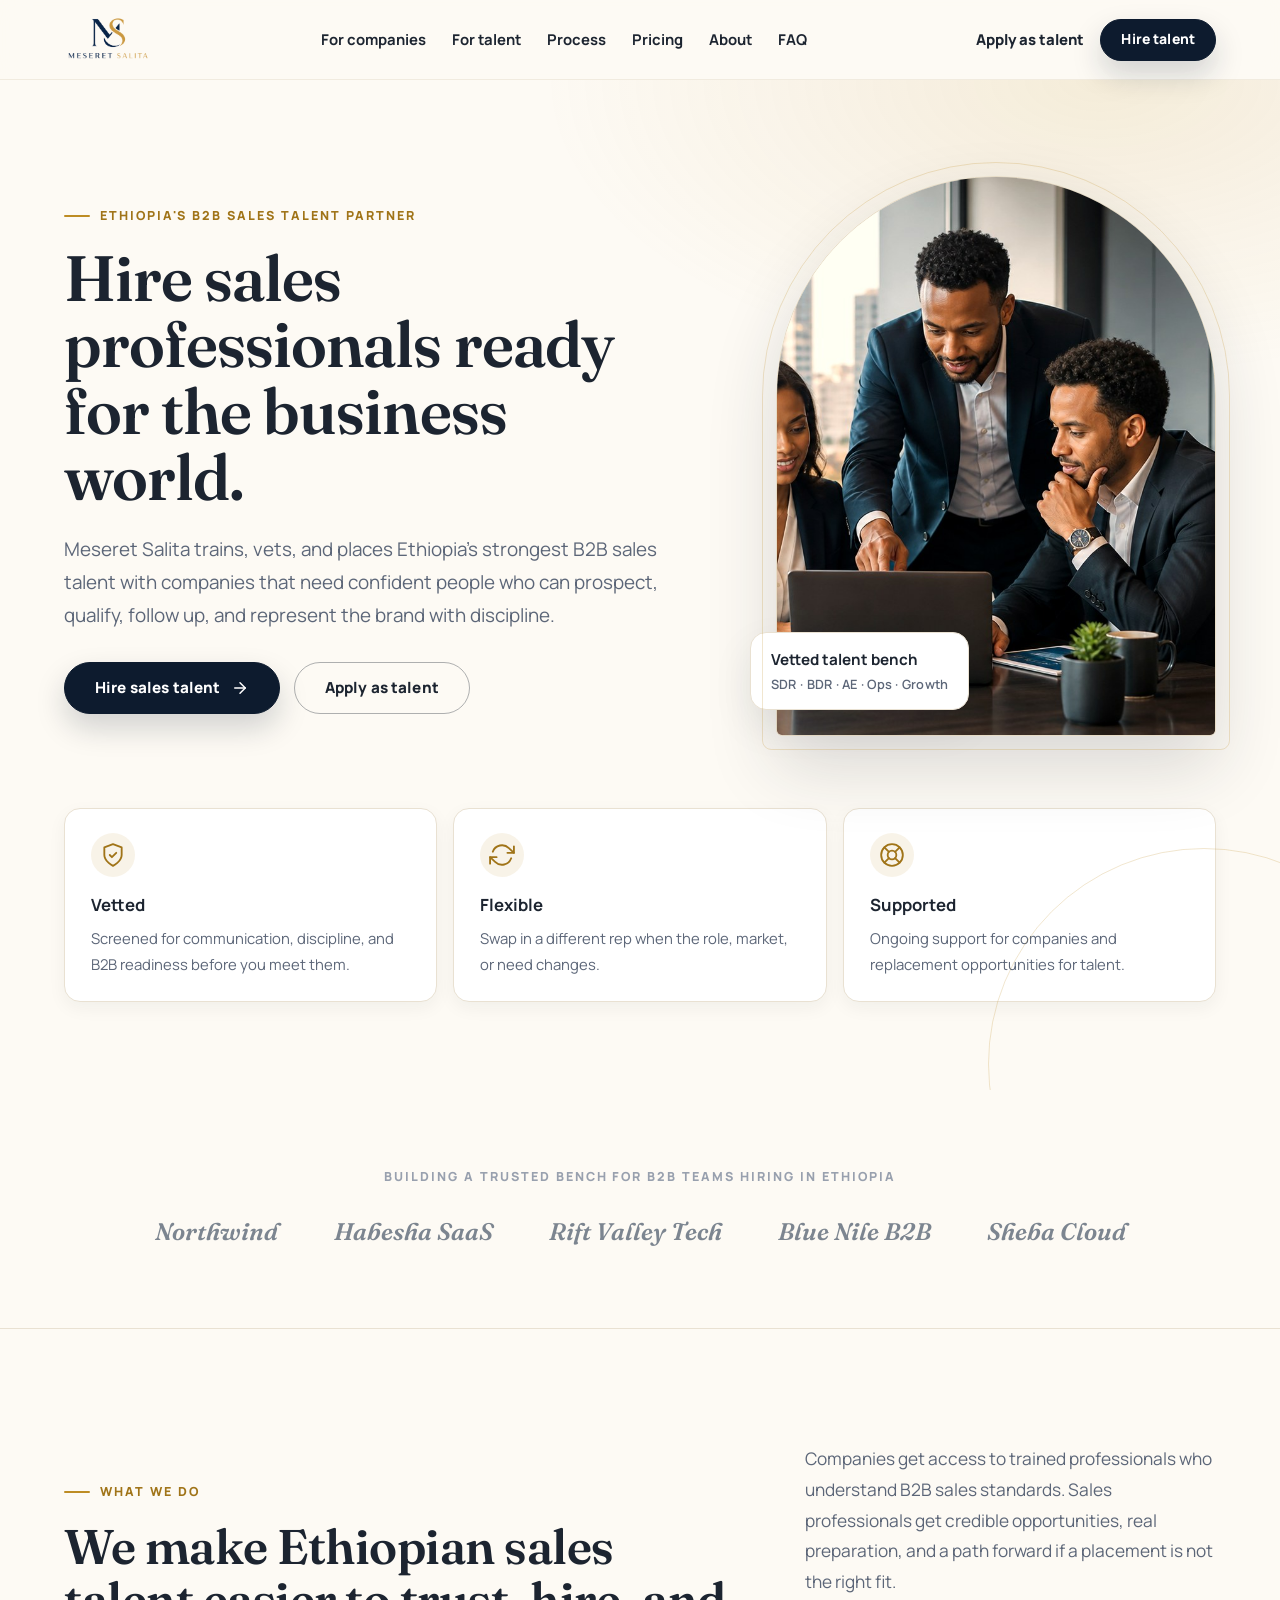
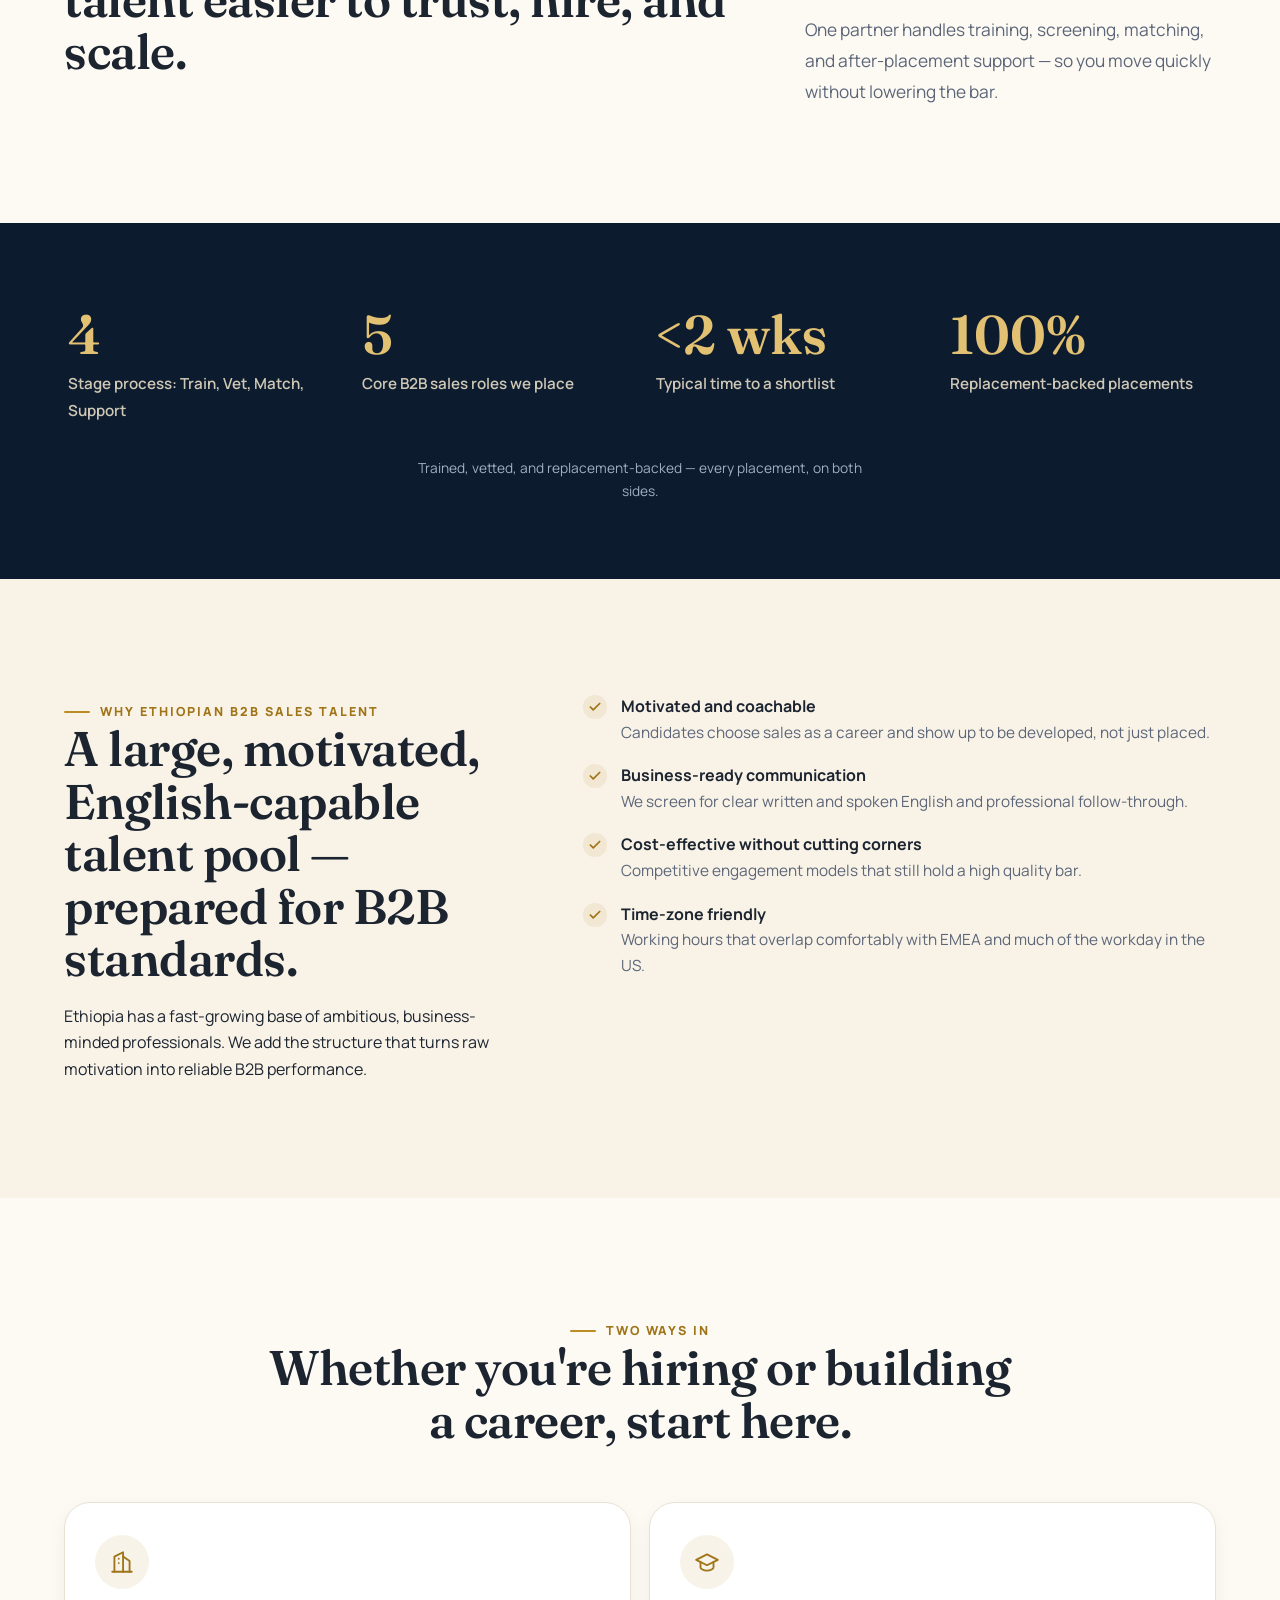
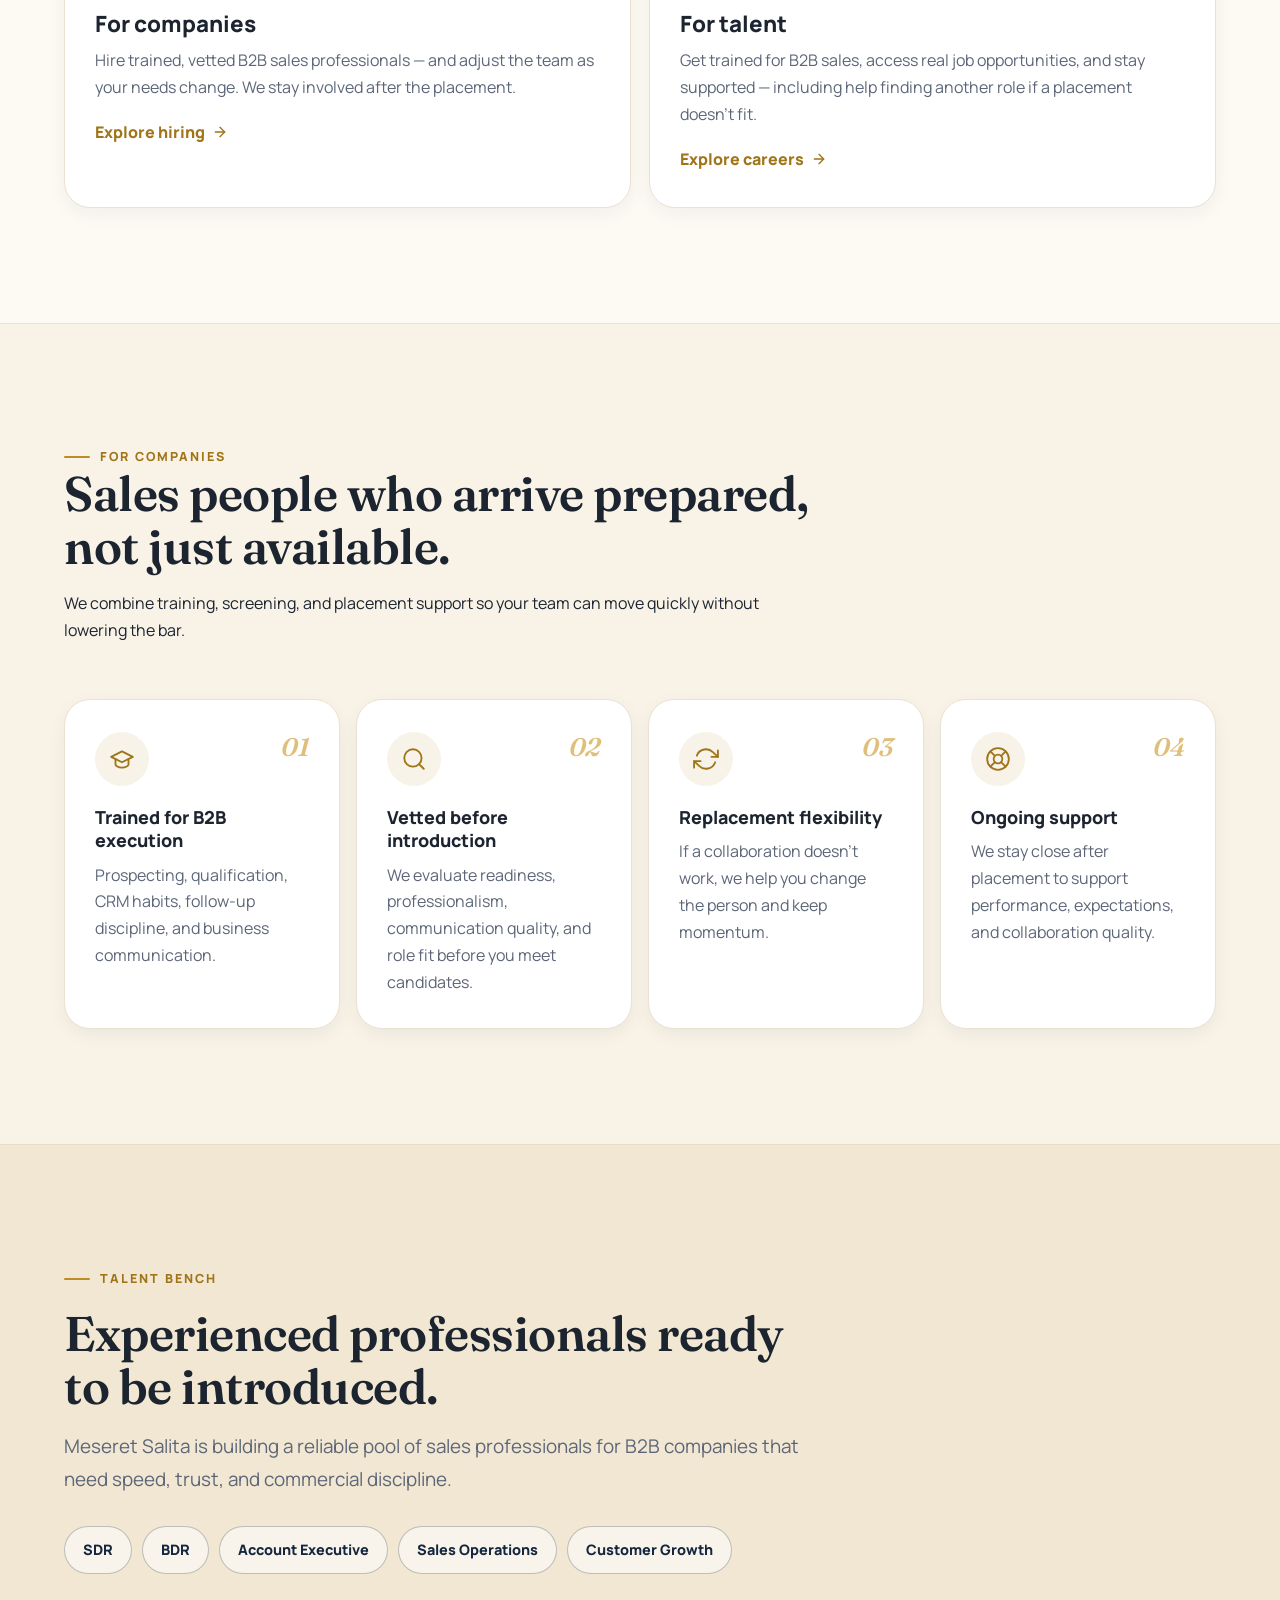
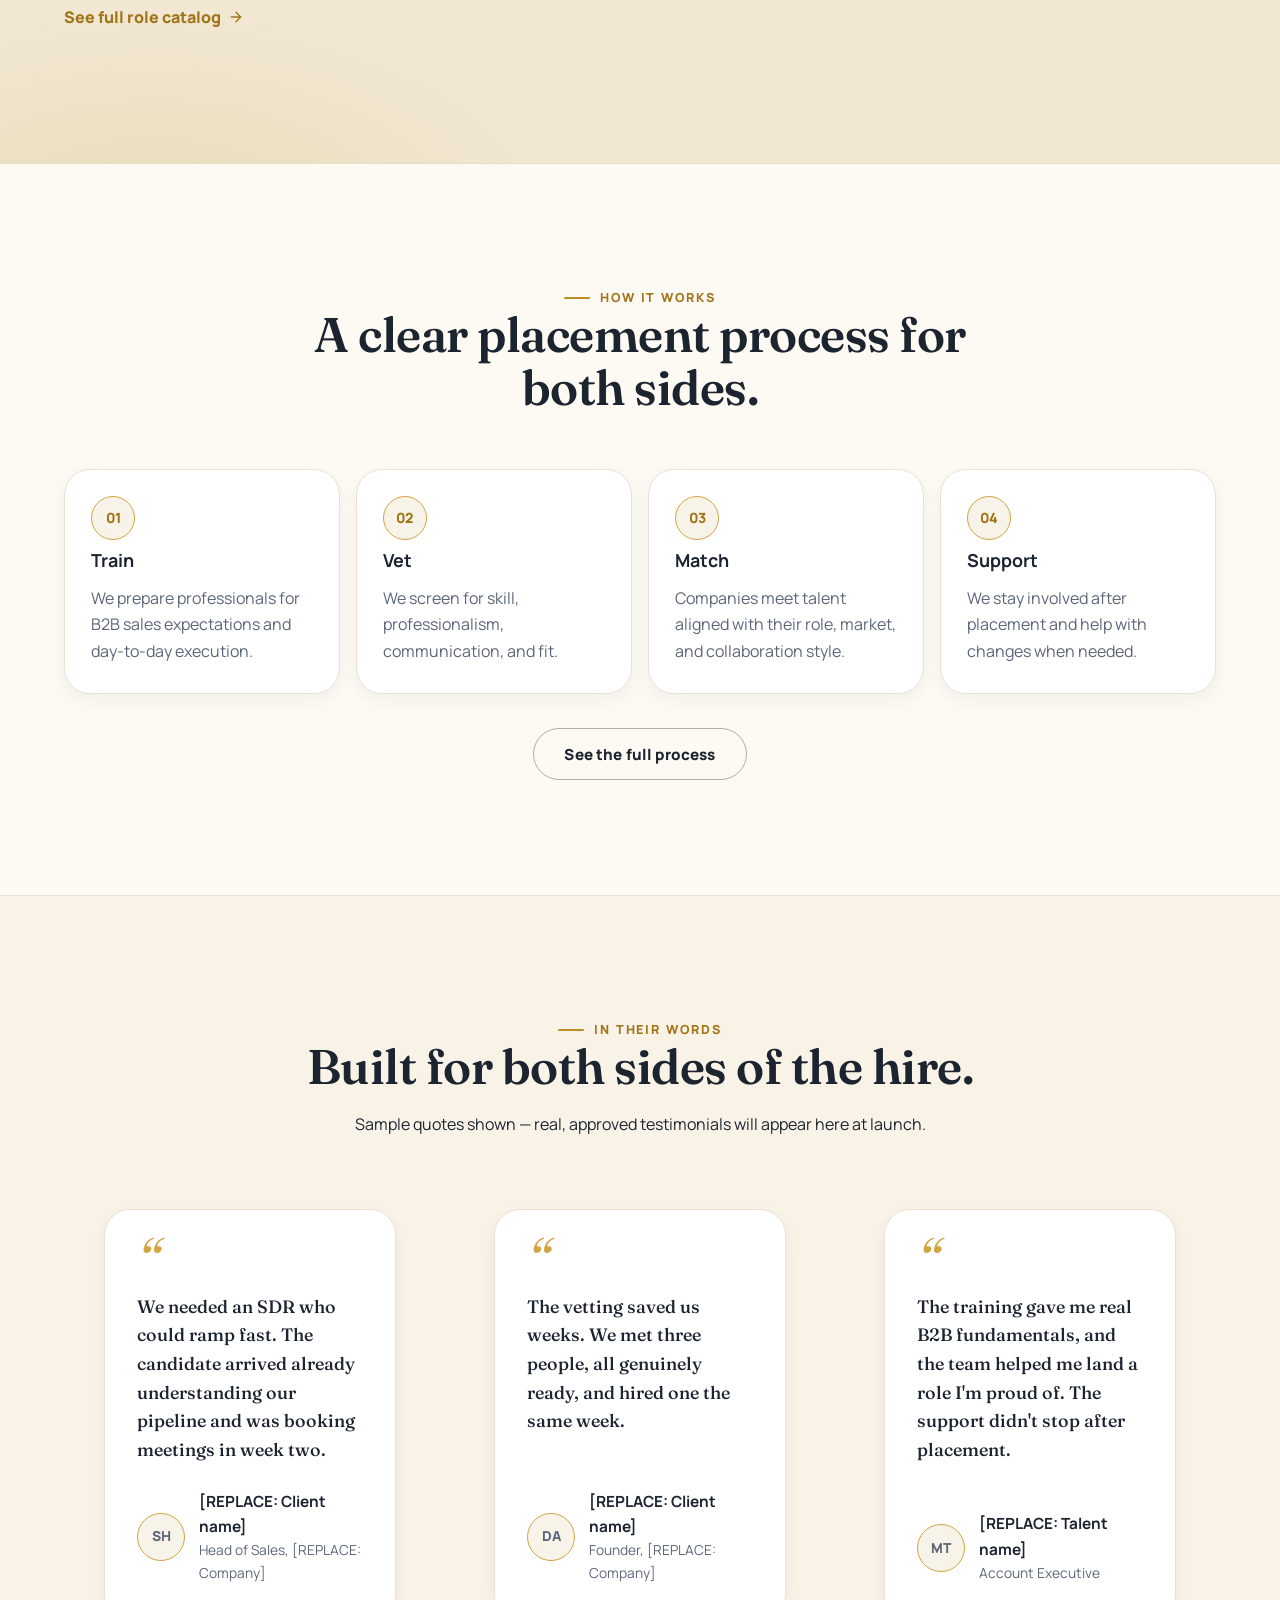
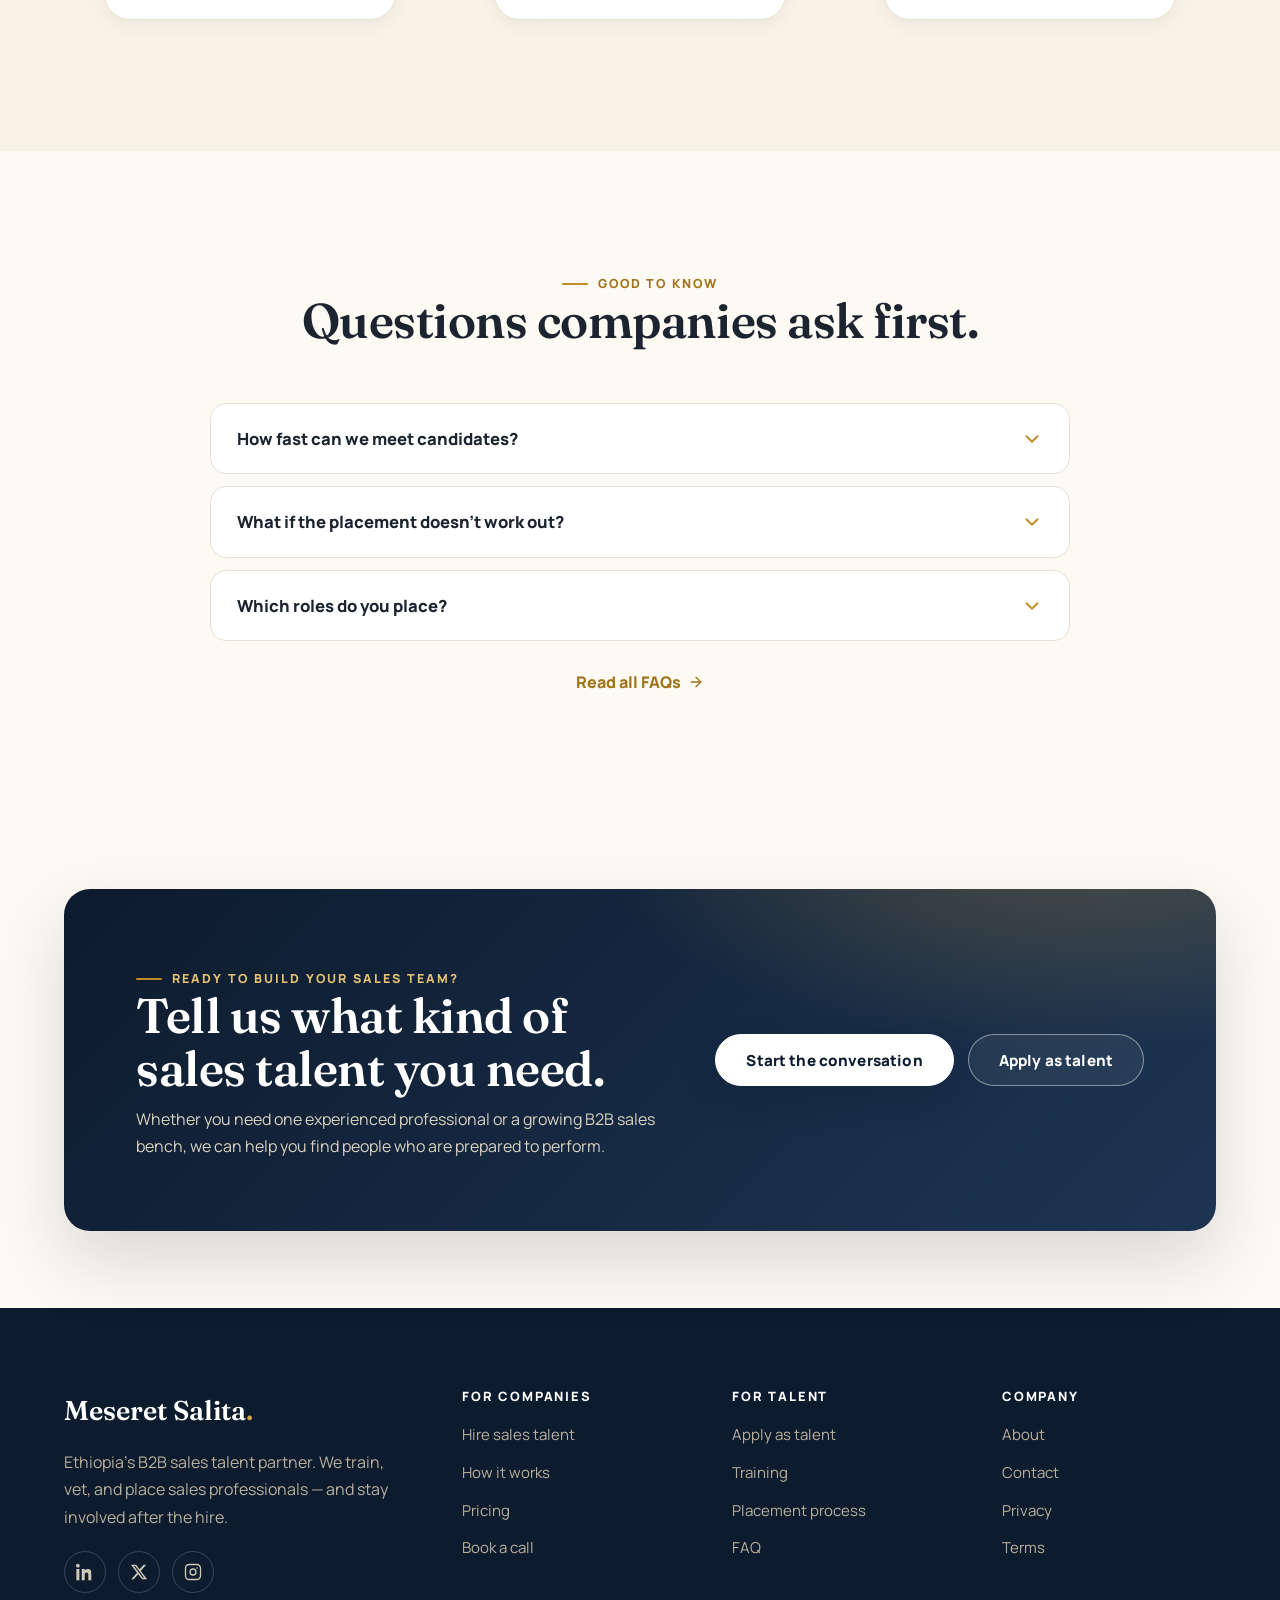
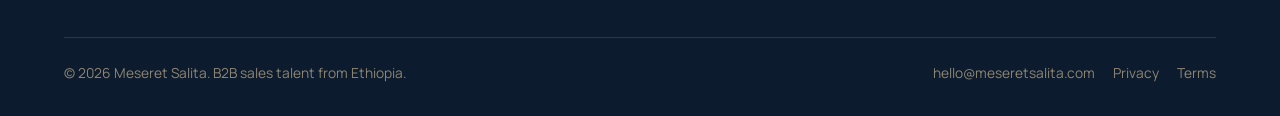
==== commit e3894f72: "Redesign: light editorial theme — Fraunces/Manrope, warm ivory palette, arched split hero Complete v" ====
--- a/index.html
+++ b/index.html
@@ -18,15 +18,15 @@
     <meta name="twitter:title" content="Vetted B2B Sales Talent from Ethiopia">
     <meta name="twitter:description" content="Hire trained, vetted B2B sales professionals from Ethiopia — with ongoing support and replacement flexibility.">
     <meta name="twitter:image" content="https://meseretsalita.com/assets/meseret-salita-hero.png">
-    <meta name="theme-color" content="#08172d">
+    <meta name="theme-color" content="#fdfaf4">
 
     <link rel="icon" href="assets/favicon.svg" type="image/svg+xml">
     <link rel="manifest" href="site.webmanifest">
     <link rel="preconnect" href="https://fonts.googleapis.com">
     <link rel="preconnect" href="https://fonts.gstatic.com" crossorigin>
-    <link href="https://fonts.googleapis.com/css2?family=Inter:wght@400;500;600;700;800&family=Playfair+Display:wght@700;800&display=swap" rel="stylesheet">
-    <link rel="stylesheet" href="styles.css?v=3">
-    <script src="script.js?v=3" defer></script>
+    <link href="https://fonts.googleapis.com/css2?family=Manrope:wght@400;500;600;700;800&family=Fraunces:ital,opsz,wght@0,9..144,500;0,9..144,600;0,9..144,700;1,9..144,600&display=swap" rel="stylesheet">
+    <link rel="stylesheet" href="styles.css?v=4">
+    <script src="script.js?v=4" defer></script>
 
     <script type="application/ld+json">
     {
@@ -90,8 +90,6 @@
     <main id="main">
       <!-- ============ HERO ============ -->
       <section class="hero">
-        <img class="hero-image" src="assets/meseret-salita-hero.png" alt="Ethiopian sales professionals collaborating in a modern business office" width="1774" height="887">
-        <div class="hero-overlay"></div>
         <div class="hero-inner">
           <div class="hero-copy">
             <p class="eyebrow">Ethiopia's B2B sales talent partner</p>
@@ -108,7 +106,15 @@
               <a class="button button-ghost" href="talent.html">Apply as talent</a>
             </div>
           </div>
-          <div class="hero-panel" aria-label="Placement highlights">
+          <figure class="hero-figure">
+            <img class="hero-image" src="assets/hero-editorial.jpg" alt="Ethiopian sales professionals collaborating in a bright modern office" width="709" height="887">
+            <figcaption class="hero-chip">
+              <strong>Vetted talent bench</strong>
+              <span>SDR · BDR · AE · Ops · Growth</span>
+            </figcaption>
+          </figure>
+        </div>
+        <div class="hero-panel" aria-label="Placement highlights">
             <div>
               <span class="panel-icon"><svg width="26" height="26" viewBox="0 0 24 24" fill="none" stroke="currentColor" stroke-width="1.7" stroke-linecap="round" stroke-linejoin="round" aria-hidden="true"><path d="M12 22s8-4 8-10V5l-8-3-8 3v7c0 6 8 10 8 10z"/><polyline points="9 12 11 14 15 10"/></svg></span>
               <strong>Vetted</strong>
@@ -125,7 +131,6 @@
               <span>Ongoing support for companies and replacement opportunities for talent.</span>
             </div>
           </div>
-        </div>
       </section>
 
       <!-- ============ TRUST STRIP ============ -->
--- a/styles.css
+++ b/styles.css
@@ -1,48 +1,50 @@
 /* =============================================================
    Meseret Salita — Ethiopia's B2B sales talent partner
-   Design system: navy + gold, Inter + Playfair Display
+   Design: LIGHT & EDITORIAL — warm ivory canvas, Fraunces +
+   Manrope, arched imagery, navy & gold as refined accents.
    Zero-build static site. One stylesheet, mobile-first.
    ============================================================= */
 
 :root {
   color-scheme: light;
 
-  /* Brand palette */
-  --navy-950: #08172d;
-  --navy-900: #102746;
-  --navy-800: #18395f;
-  --navy-700: #214b78;
-  --gold-700: #a9781f;
-  --gold-600: #c8952f;
-  --gold-500: #d6a94f;
-  --gold-400: #e4c178;
-
-  /* Neutrals */
-  --ink: #172235;
-  --muted: #5d6b7e;
-  --muted-light: #93a0b0;
-  --line: #dde3ea;
-  --line-soft: #eef1f5;
-  --paper: #ffffff;
-  --soft: #f6f3ed;   /* warm */
-  --mist: #f7f9fb;   /* cool */
+  /* Brand palette (logo: navy + gold) */
+  --navy-950: #0d1b2e;
+  --navy-900: #14273f;
+  --navy-800: #1d3553;
+  --navy-700: #28456a;
+  --gold-700: #a07418;
+  --gold-600: #bd8c24;
+  --gold-500: #d2a544;
+  --gold-400: #e3c172;
+
+  /* Warm editorial canvas */
+  --paper: #fdfaf4;     /* page background */
+  --ivory: #f8f2e7;     /* tinted sections */
+  --sand: #f1e7d2;      /* deeper warm band */
+  --cream-line: #e7dcc6;
+  --ink: #1c2430;
+  --muted: #5c6678;
+  --muted-light: #98a0ae;
+  --line: #e9e1d2;
+  --line-soft: #f1ebdf;
 
   /* Tints */
-  --gold-tint: rgba(200, 149, 47, 0.12);
-  --gold-tint-strong: rgba(200, 149, 47, 0.2);
-  --navy-tint: rgba(8, 23, 45, 0.06);
-
-  /* Shape & depth */
-  --radius: 8px;
-  --radius-lg: 14px;
+  --gold-tint: rgba(189, 140, 36, 0.10);
+  --gold-tint-strong: rgba(189, 140, 36, 0.22);
+  --navy-tint: rgba(13, 27, 46, 0.06);
+
+  /* Shape & depth — soft, warm, generous */
+  --radius: 16px;
+  --radius-lg: 26px;
   --radius-pill: 999px;
-  --shadow-sm: 0 4px 14px rgba(8, 23, 45, 0.06);
-  --shadow: 0 12px 34px rgba(8, 23, 45, 0.08);
-  --shadow-lg: 0 24px 60px rgba(8, 23, 45, 0.18);
+  --shadow-sm: 0 6px 18px rgba(28, 36, 48, 0.05);
+  --shadow: 0 16px 40px rgba(28, 36, 48, 0.08);
+  --shadow-lg: 0 30px 70px rgba(28, 36, 48, 0.16);
 
   /* Type */
-  --font-sans: Inter, system-ui, -apple-system, BlinkMacSystemFont, "Segoe UI", sans-serif;
-  --font-serif: "Playfair Display", Georgia, "Times New Roman", serif;
+  --font-sans: Manrope, system-ui, -apple-system, BlinkMacSystemFont, "Segoe UI", sans-serif;
+  --font-serif: Fraunces, Georgia, "Times New Roman", serif;
 
   /* Layout */
   --maxw: 1180px;
@@ -69,7 +71,7 @@
   background: var(--paper);
   font-family: var(--font-sans);
   font-size: 16px;
-  line-height: 1.6;
+  line-height: 1.65;
   -webkit-font-smoothing: antialiased;
   text-rendering: optimizeLegibility;
 }
@@ -85,7 +87,7 @@
 :focus-visible {
   outline: 3px solid var(--gold-500);
   outline-offset: 3px;
-  border-radius: 4px;
+  border-radius: 6px;
 }
 
 ::selection {
@@ -98,8 +100,8 @@
   left: 16px;
   top: -60px;
   z-index: 100;
-  padding: 10px 16px;
-  border-radius: var(--radius);
+  padding: 10px 18px;
+  border-radius: var(--radius-pill);
   background: var(--navy-950);
   color: #fff;
   font-weight: 700;
@@ -132,140 +134,152 @@
 }
 .section.tight { padding-block: clamp(48px, 6vw, 80px); }
 
-.bg-soft { background: var(--soft); }
-.bg-mist { background: var(--mist); }
-.bg-navy { background: var(--navy-950); color: #fff; }
+.bg-soft { background: var(--ivory); }
+.bg-mist { background: var(--ivory); }
+.bg-navy { background: var(--navy-950); color: #f3ede1; }
 .border-top { border-top: 1px solid var(--line); }
 .border-bottom { border-bottom: 1px solid var(--line); }
 
 /* ----------------------------------------------------------------
-   Typography
+   Typography — Fraunces display, Manrope body
    ---------------------------------------------------------------- */
 h1 {
   margin: 0 0 22px;
-  color: #fff;
+  color: var(--ink);
   font-family: var(--font-serif);
-  font-size: clamp(2.3rem, 5vw, 4.6rem);
-  font-weight: 700;
-  line-height: 1.02;
+  font-size: clamp(2.4rem, 5vw, 4.4rem);
+  font-weight: 600;
+  line-height: 1.04;
+  letter-spacing: -0.015em;
+  max-width: 100%;
+  overflow-wrap: break-word;
+}
+
+h2 {
+  margin: 0 0 18px;
+  color: var(--ink);
+  font-family: var(--font-serif);
+  font-size: clamp(1.9rem, 3.8vw, 3.1rem);
+  font-weight: 600;
+  line-height: 1.08;
   letter-spacing: -0.01em;
   max-width: 100%;
   overflow-wrap: break-word;
 }
 
-h2 {
-  margin: 0 0 18px;
-  color: var(--navy-950);
-  font-family: var(--font-serif);
-  font-size: clamp(1.95rem, 4vw, 3.4rem);
-  font-weight: 700;
-  line-height: 1.05;
-  letter-spacing: -0.01em;
-  max-width: 100%;
-  overflow-wrap: break-word;
-}
-
 h3 {
   margin: 0 0 10px;
-  color: var(--navy-950);
+  color: var(--ink);
   font-size: 1.12rem;
-  font-weight: 700;
+  font-weight: 800;
   line-height: 1.3;
 }
 
 .eyebrow {
   display: inline-flex;
   align-items: center;
-  gap: 8px;
-  margin: 0 0 16px;
+  gap: 10px;
+  margin: 0 0 18px;
   color: var(--gold-700);
   font-size: 0.78rem;
   font-weight: 800;
-  letter-spacing: 0.14em;
+  letter-spacing: 0.16em;
   text-transform: uppercase;
 }
 .eyebrow::before {
   content: "";
-  width: 22px;
+  width: 26px;
   height: 2px;
+  border-radius: 2px;
   background: var(--gold-600);
 }
-.bg-navy .eyebrow, .hero .eyebrow, .page-hero .eyebrow,
-.cta .eyebrow, .dark-band .eyebrow {
-  color: var(--gold-500);
-}
+.bg-navy .eyebrow, .cta .eyebrow { color: var(--gold-400); }
 
 .lead {
   color: var(--muted);
   font-size: clamp(1.04rem, 1.5vw, 1.18rem);
-  line-height: 1.72;
-}
-.bg-navy .lead, .hero .lead, .page-hero .lead, .cta .lead { color: #d8e1ec; }
+  line-height: 1.75;
+}
+.bg-navy .lead, .cta .lead { color: #d9d2c0; }
 
 .text-center { text-align: center; }
 .mx-auto { margin-inline: auto; }
 
 .section-heading { max-width: 760px; margin-bottom: clamp(36px, 5vw, 56px); }
 .section-heading.center { margin-inline: auto; text-align: center; }
+.section-heading.center .eyebrow { justify-content: center; }
 .section-heading p { margin-bottom: 0; }
 
 /* ----------------------------------------------------------------
-   Buttons
+   Buttons — pill, navy-first
    ---------------------------------------------------------------- */
 .button {
   display: inline-flex;
   align-items: center;
   justify-content: center;
-  gap: 9px;
-  min-height: 50px;
-  padding: 0 26px;
-  border: 1px solid var(--gold-600);
-  border-radius: var(--radius);
-  background: var(--gold-600);
+  gap: 10px;
+  min-height: 52px;
+  padding: 0 30px;
+  border: 1.5px solid var(--navy-950);
+  border-radius: var(--radius-pill);
+  background: var(--navy-950);
   color: #fff;
   font-family: var(--font-sans);
   font-size: 0.95rem;
-  font-weight: 700;
+  font-weight: 800;
   letter-spacing: 0.01em;
   cursor: pointer;
-  box-shadow: 0 12px 26px rgba(200, 149, 47, 0.26);
-  transition: transform 180ms var(--ease), box-shadow 180ms var(--ease), background 180ms var(--ease), color 180ms var(--ease);
+  box-shadow: 0 14px 30px rgba(13, 27, 46, 0.18);
+  transition: transform 180ms var(--ease), box-shadow 180ms var(--ease), background 180ms var(--ease), color 180ms var(--ease), border-color 180ms var(--ease);
 }
 .button:hover {
   transform: translateY(-2px);
-  background: var(--gold-700);
-  border-color: var(--gold-700);
-  box-shadow: 0 18px 34px rgba(200, 149, 47, 0.32);
+  background: var(--gold-600);
+  border-color: var(--gold-600);
+  color: #fff;
+  box-shadow: 0 18px 36px rgba(189, 140, 36, 0.3);
 }
 .button svg { width: 18px; height: 18px; }
 
-.button-small { min-height: 42px; padding: 0 18px; font-size: 0.88rem; }
-
+.button-small { min-height: 42px; padding: 0 20px; font-size: 0.87rem; }
+
+/* Ghost: ink outline on light canvases; white outline inside dark CTA/navy */
 .button-ghost {
-  border-color: rgba(255, 255, 255, 0.4);
+  border-color: rgba(28, 36, 48, 0.35);
+  background: transparent;
+  color: var(--ink);
+  box-shadow: none;
+}
+.button-ghost:hover {
+  transform: translateY(-2px);
+  background: var(--navy-950);
+  border-color: var(--navy-950);
+  color: #fff;
+  box-shadow: none;
+}
+.cta .button-ghost, .bg-navy .button-ghost {
+  border-color: rgba(255, 255, 255, 0.45);
   background: rgba(255, 255, 255, 0.06);
   color: #fff;
-  box-shadow: none;
-}
-.button-ghost:hover {
-  transform: translateY(-2px);
-  background: rgba(255, 255, 255, 0.14);
-  border-color: rgba(255, 255, 255, 0.6);
-  box-shadow: none;
+}
+.cta .button-ghost:hover, .bg-navy .button-ghost:hover {
+  background: rgba(255, 255, 255, 0.16);
+  border-color: rgba(255, 255, 255, 0.7);
+  color: #fff;
 }
 
 .button-light {
   border-color: #fff;
   background: #fff;
   color: var(--navy-950);
-  box-shadow: 0 12px 26px rgba(8, 23, 45, 0.2);
-}
-.button-light:hover { background: #f4efe6; color: var(--navy-950); border-color: #f4efe6; }
+  box-shadow: 0 14px 30px rgba(13, 27, 46, 0.25);
+}
+.button-light:hover { background: var(--gold-400); border-color: var(--gold-400); color: var(--navy-950); }
 
 .button-outline {
-  border-color: var(--navy-800);
+  border-color: rgba(28, 36, 48, 0.35);
   background: transparent;
-  color: var(--navy-950);
+  color: var(--ink);
   box-shadow: none;
 }
 .button-outline:hover {
@@ -280,16 +294,16 @@
   align-items: center;
   gap: 7px;
   color: var(--gold-700);
-  font-weight: 700;
+  font-weight: 800;
   border-bottom: 2px solid transparent;
   transition: gap 160ms var(--ease), border-color 160ms var(--ease);
 }
 .text-link svg { width: 16px; height: 16px; }
-.text-link:hover { gap: 11px; border-color: var(--gold-500); }
+.text-link:hover { gap: 12px; border-color: var(--gold-500); }
 .bg-navy .text-link, .cta .text-link { color: var(--gold-400); }
 
 /* ----------------------------------------------------------------
-   Header / navigation
+   Header / navigation — warm ivory bar
    ---------------------------------------------------------------- */
 .site-header {
   position: sticky;
@@ -299,17 +313,17 @@
   align-items: center;
   justify-content: space-between;
   gap: 24px;
-  min-height: 76px;
-  padding: 12px var(--gutter);
-  border-bottom: 1px solid rgba(221, 227, 234, 0.7);
-  background: rgba(255, 255, 255, 0.93);
-  backdrop-filter: blur(16px);
-  -webkit-backdrop-filter: blur(16px);
+  min-height: 80px;
+  padding: 14px var(--gutter);
+  border-bottom: 1px solid var(--line-soft);
+  background: rgba(253, 250, 244, 0.92);
+  backdrop-filter: blur(14px);
+  -webkit-backdrop-filter: blur(14px);
   transition: box-shadow 240ms var(--ease), background 240ms var(--ease);
 }
 .site-header.scrolled {
-  box-shadow: 0 10px 30px rgba(8, 23, 45, 0.08);
-  background: rgba(255, 255, 255, 0.98);
+  box-shadow: 0 12px 32px rgba(28, 36, 48, 0.07);
+  background: rgba(253, 250, 244, 0.98);
 }
 
 .brand { display: inline-flex; align-items: center; min-width: 0; flex-shrink: 0; }
@@ -323,14 +337,13 @@
   list-style: none;
   margin: 0;
   padding: 0;
-  color: var(--navy-900);
-  font-size: 0.92rem;
-  font-weight: 600;
+  font-size: 0.93rem;
+  font-weight: 700;
 }
 .nav-links a {
   position: relative;
   padding: 6px 0;
-  color: var(--navy-900);
+  color: var(--ink);
   transition: color 160ms var(--ease);
 }
 .nav-links a::after {
@@ -338,6 +351,7 @@
   position: absolute;
   left: 0; bottom: 0;
   width: 0; height: 2px;
+  border-radius: 2px;
   background: var(--gold-600);
   transition: width 200ms var(--ease);
 }
@@ -346,8 +360,8 @@
 .nav-links a[aria-current="page"]::after { width: 100%; }
 .nav-links a[aria-current="page"] { color: var(--gold-700); }
 
-.nav-cta { display: flex; align-items: center; gap: 14px; flex-shrink: 0; }
-.nav-cta .ghost-link { font-size: 0.92rem; font-weight: 700; color: var(--navy-900); }
+.nav-cta { display: flex; align-items: center; gap: 16px; flex-shrink: 0; }
+.nav-cta .ghost-link { font-size: 0.93rem; font-weight: 800; color: var(--ink); }
 .nav-cta .ghost-link:hover { color: var(--gold-700); }
 
 /* Hamburger */
@@ -355,16 +369,16 @@
   display: none;
   align-items: center;
   justify-content: center;
-  width: 44px; height: 44px;
+  width: 46px; height: 46px;
   border: 1px solid var(--line);
-  border-radius: var(--radius);
+  border-radius: var(--radius-pill);
   background: #fff;
   cursor: pointer;
 }
 .nav-toggle span {
   position: relative;
   width: 20px; height: 2px;
-  background: var(--navy-950);
+  background: var(--ink);
   transition: background 120ms var(--ease);
 }
 .nav-toggle span::before,
@@ -372,7 +386,7 @@
   content: "";
   position: absolute; left: 0;
   width: 20px; height: 2px;
-  background: var(--navy-950);
+  background: var(--ink);
   transition: transform 200ms var(--ease), top 200ms var(--ease);
 }
 .nav-toggle span::before { top: -6px; }
@@ -384,23 +398,23 @@
 /* Mobile menu panel */
 .mobile-menu {
   position: fixed;
-  inset: 76px 0 auto 0;
+  inset: 80px 0 auto 0;
   z-index: 49;
   display: none;
   flex-direction: column;
   gap: 4px;
   padding: 18px var(--gutter) 28px;
-  background: #fff;
+  background: var(--paper);
   border-bottom: 1px solid var(--line);
-  box-shadow: 0 24px 40px rgba(8, 23, 45, 0.12);
+  box-shadow: 0 28px 48px rgba(28, 36, 48, 0.12);
 }
 .mobile-menu.open { display: flex; animation: slideDown 220ms var(--ease); }
 .mobile-menu a {
   padding: 14px 6px;
   border-bottom: 1px solid var(--line-soft);
-  color: var(--navy-900);
+  color: var(--ink);
   font-size: 1.05rem;
-  font-weight: 600;
+  font-weight: 700;
 }
 .mobile-menu a[aria-current="page"] { color: var(--gold-700); }
 .mobile-menu .button { margin-top: 16px; width: 100%; }
@@ -411,84 +425,133 @@
 body.menu-open { overflow: hidden; }
 
 /* ----------------------------------------------------------------
-   Hero (home)
+   Hero (home) — light split editorial
    ---------------------------------------------------------------- */
 .hero {
   position: relative;
-  display: flex;
-  flex-direction: column;
-  justify-content: flex-end;
-  min-height: min(760px, calc(100vh - 76px));
-  min-height: min(760px, calc(100svh - 76px));
-  padding: clamp(92px, 11vh, 124px) var(--gutter) clamp(28px, 4vw, 48px);
+  padding: clamp(56px, 8vw, 96px) var(--gutter) clamp(56px, 7vw, 88px);
+  background:
+    radial-gradient(900px 480px at 86% 0%, rgba(189, 140, 36, 0.13), transparent 62%),
+    var(--paper);
   overflow: hidden;
-  background: var(--navy-950);
-  isolation: isolate;
-}
-.hero-image, .hero-overlay {
+}
+.hero::before {
+  content: "";
   position: absolute;
-  inset: 0;
-  width: 100%; height: 100%;
-  z-index: -1;
-}
-.hero-image { object-fit: cover; object-position: center; }
-.hero-overlay {
-  background:
-    linear-gradient(90deg, rgba(8, 23, 45, 0.95), rgba(8, 23, 45, 0.78) 38%, rgba(8, 23, 45, 0.25) 70%, rgba(8, 23, 45, 0.1)),
-    linear-gradient(0deg, rgba(8, 23, 45, 0.78), rgba(8, 23, 45, 0.0) 50%);
-}
-.hero-inner { width: 100%; max-width: var(--maxw); margin-inline: auto; min-width: 0; }
-.hero-copy { max-width: min(760px, 100%); min-width: 0; color: #fff; }
+  right: -140px; bottom: -190px;
+  width: 430px; height: 430px;
+  border: 1.5px solid var(--gold-tint-strong);
+  border-radius: 50%;
+  pointer-events: none;
+}
+.hero-inner {
+  display: grid;
+  grid-template-columns: minmax(0, 1.05fr) minmax(300px, 0.78fr);
+  gap: clamp(32px, 6vw, 72px);
+  align-items: center;
+  width: 100%;
+  max-width: var(--maxw);
+  margin-inline: auto;
+  min-width: 0;
+}
+.hero-copy { max-width: min(640px, 100%); min-width: 0; }
 .hero-copy h1 { margin-bottom: 22px; }
-.hero .lead { max-width: 660px; margin-bottom: 26px; }
+.hero .lead { max-width: 56ch; margin-bottom: 30px; }
 .hero-actions {
   display: flex;
   flex-wrap: wrap;
   gap: 14px;
-  margin-bottom: clamp(28px, 4vh, 56px);
-}
+}
+
+/* Arched figure */
+.hero-figure {
+  position: relative;
+  margin: 0;
+  justify-self: end;
+  width: min(100%, 440px);
+}
+.hero-image {
+  width: 100%;
+  height: clamp(420px, 52vw, 560px);
+  object-fit: cover;
+  border-radius: 999px 999px var(--radius-lg) var(--radius-lg);
+  border: 1px solid var(--cream-line);
+  box-shadow: var(--shadow-lg);
+}
+.hero-figure::after {
+  content: "";
+  position: absolute;
+  inset: -14px;
+  border: 1.5px solid var(--gold-tint-strong);
+  border-radius: 999px 999px calc(var(--radius-lg) + 14px) calc(var(--radius-lg) + 14px);
+  pointer-events: none;
+}
+.hero-chip {
+  position: absolute;
+  left: -26px; bottom: 26px;
+  display: grid;
+  gap: 2px;
+  padding: 14px 20px;
+  border: 1px solid var(--line);
+  border-radius: var(--radius);
+  background: #fff;
+  box-shadow: var(--shadow);
+}
+.hero-chip strong { color: var(--ink); font-size: 0.95rem; }
+.hero-chip span { color: var(--muted); font-size: 0.8rem; font-weight: 600; letter-spacing: 0.02em; }
+
+/* Highlights row under the hero */
 .hero-panel {
   display: grid;
   grid-template-columns: repeat(3, minmax(0, 1fr));
+  gap: 16px;
   width: 100%;
   max-width: var(--maxw);
-  margin: 0 auto;
-  border: 1px solid rgba(255, 255, 255, 0.16);
-  border-radius: var(--radius-lg);
-  background: rgba(8, 23, 45, 0.55);
-  box-shadow: var(--shadow-lg);
-  backdrop-filter: blur(14px);
-  -webkit-backdrop-filter: blur(14px);
-  overflow: hidden;
-}
-.hero-panel div { padding: 22px 24px; }
-.hero-panel div + div { border-left: 1px solid rgba(255, 255, 255, 0.14); }
-.hero-panel .panel-icon { color: var(--gold-500); margin-bottom: 14px; }
-.hero-panel strong { display: block; margin-bottom: 8px; color: #fff; font-size: 1.08rem; }
-.hero-panel span { color: #c6d2e0; font-size: 0.93rem; line-height: 1.55; }
-
-/* ----------------------------------------------------------------
-   Page hero (interior pages)
+  margin: clamp(44px, 6vw, 72px) auto 0;
+}
+.hero-panel > div {
+  padding: 24px 26px;
+  border: 1px solid var(--line);
+  border-radius: var(--radius);
+  background: #fff;
+  box-shadow: var(--shadow-sm);
+}
+.hero-panel .panel-icon {
+  display: inline-grid;
+  place-items: center;
+  width: 44px; height: 44px;
+  margin-bottom: 14px;
+  border-radius: 50%;
+  background: var(--gold-tint);
+  color: var(--gold-700);
+}
+.hero-panel strong { display: block; margin-bottom: 6px; color: var(--ink); font-size: 1.05rem; }
+.hero-panel span { color: var(--muted); font-size: 0.93rem; line-height: 1.6; }
+
+/* ----------------------------------------------------------------
+   Page hero (interior pages) — warm, light, editorial
    ---------------------------------------------------------------- */
 .page-hero {
   position: relative;
-  padding: clamp(54px, 8vw, 104px) var(--gutter) clamp(48px, 7vw, 88px);
+  padding: clamp(52px, 7vw, 92px) var(--gutter) clamp(48px, 6vw, 80px);
   background:
-    radial-gradient(1200px 500px at 88% -10%, rgba(200, 149, 47, 0.22), transparent 60%),
-    linear-gradient(160deg, var(--navy-950), var(--navy-800));
-  color: #fff;
+    radial-gradient(820px 420px at 88% -10%, rgba(189, 140, 36, 0.16), transparent 60%),
+    var(--ivory);
+  border-bottom: 1px solid var(--line);
+  color: var(--ink);
   overflow: hidden;
 }
 .page-hero::after {
   content: "";
   position: absolute;
-  right: -120px; top: -120px;
-  width: 360px; height: 360px;
-  border: 1px solid rgba(255, 255, 255, 0.08);
+  right: -130px; top: -130px;
+  width: 380px; height: 380px;
+  border: 1.5px solid var(--gold-tint-strong);
   border-radius: 50%;
+  pointer-events: none;
 }
 .page-hero .container { position: relative; z-index: 1; }
-.page-hero h1 { font-size: clamp(2.3rem, 5vw, 4rem); max-width: 16ch; }
+.page-hero h1 { font-size: clamp(2.2rem, 4.6vw, 3.7rem); max-width: 18ch; }
 .page-hero .lead { max-width: 640px; margin-bottom: 0; }
 .page-hero .hero-actions { margin-top: 30px; margin-bottom: 0; }
 
@@ -497,14 +560,15 @@
   flex-wrap: wrap;
   gap: 8px;
   align-items: center;
-  margin-bottom: 22px;
+  margin-bottom: 24px;
   font-size: 0.85rem;
-  color: #b9c6d6;
-}
-.breadcrumb a { color: #b9c6d6; }
-.breadcrumb a:hover { color: var(--gold-400); }
-.breadcrumb span[aria-current] { color: #fff; font-weight: 600; }
-.breadcrumb .sep { color: rgba(255, 255, 255, 0.4); }
+  font-weight: 600;
+  color: var(--muted);
+}
+.breadcrumb a { color: var(--muted); }
+.breadcrumb a:hover { color: var(--gold-700); }
+.breadcrumb span[aria-current] { color: var(--ink); font-weight: 800; }
+.breadcrumb .sep { color: var(--muted-light); }
 
 /* ----------------------------------------------------------------
    Intro split
@@ -516,7 +580,7 @@
   align-items: center;
 }
 .intro h2 { margin-bottom: 0; }
-.intro .intro-body { color: var(--muted); font-size: 1.08rem; line-height: 1.75; }
+.intro .intro-body { color: var(--muted); font-size: 1.08rem; line-height: 1.78; }
 .intro .intro-body p:last-child { margin-bottom: 0; }
 
 /* ----------------------------------------------------------------
@@ -528,36 +592,36 @@
   gap: clamp(28px, 6vw, 76px);
   align-items: start;
 }
-.split .section-heading { margin-bottom: 0; position: sticky; top: 96px; }
-
-/* ----------------------------------------------------------------
-   Icon badges
+.split .section-heading { margin-bottom: 0; position: sticky; top: 104px; }
+
+/* ----------------------------------------------------------------
+   Icon badges — round, warm
    ---------------------------------------------------------------- */
 .icon-badge {
   display: inline-flex;
   align-items: center;
   justify-content: center;
-  width: 52px; height: 52px;
-  border-radius: var(--radius);
+  width: 54px; height: 54px;
+  border-radius: 50%;
   background: var(--gold-tint);
   color: var(--gold-700);
   margin-bottom: 20px;
 }
 .icon-badge svg { width: 26px; height: 26px; }
-.bg-navy .icon-badge, .dark-band .icon-badge {
-  background: rgba(214, 169, 79, 0.16);
+.bg-navy .icon-badge {
+  background: rgba(210, 165, 68, 0.16);
   color: var(--gold-400);
 }
 
 /* ----------------------------------------------------------------
-   Feature / value grids + cards
+   Grids + cards — white on warm, soft and generous
    ---------------------------------------------------------------- */
 .grid-2 { display: grid; grid-template-columns: repeat(2, minmax(0, 1fr)); gap: 18px; }
 .grid-3 { display: grid; grid-template-columns: repeat(3, minmax(0, 1fr)); gap: 18px; }
 .grid-4 { display: grid; grid-template-columns: repeat(4, minmax(0, 1fr)); gap: 16px; }
 
 .card {
-  padding: 30px 28px;
+  padding: 32px 30px;
   border: 1px solid var(--line);
   border-radius: var(--radius-lg);
   background: #fff;
@@ -570,17 +634,18 @@
   border-color: var(--gold-tint-strong);
 }
 .card h3 { margin-bottom: 9px; }
-.card p { color: var(--muted); line-height: 1.65; margin-bottom: 0; }
+.card p { color: var(--muted); line-height: 1.68; margin-bottom: 0; }
 
 .feature-card { position: relative; }
 .feature-card .num {
   position: absolute;
-  top: 26px; right: 28px;
-  color: var(--gold-600);
+  top: 26px; right: 30px;
+  color: var(--gold-500);
   font-family: var(--font-serif);
-  font-size: 1.5rem;
-  font-weight: 700;
-  opacity: 0.45;
+  font-size: 1.6rem;
+  font-weight: 600;
+  font-style: italic;
+  opacity: 0.7;
 }
 
 /* ----------------------------------------------------------------
@@ -594,15 +659,14 @@
 .stat { padding: 8px 4px; }
 .stat .num {
   display: block;
-  color: var(--gold-500);
+  color: var(--gold-400);
   font-family: var(--font-serif);
   font-size: clamp(2.4rem, 4.5vw, 3.4rem);
-  font-weight: 700;
+  font-weight: 600;
   line-height: 1;
   margin-bottom: 8px;
 }
-.bg-navy .stat .num { color: var(--gold-400); }
-.stat .label { color: #cdd8e4; font-size: 0.95rem; font-weight: 500; }
+.stat .label { color: #cfc8b6; font-size: 0.95rem; font-weight: 600; }
 .section:not(.bg-navy) .stat .num { color: var(--gold-700); }
 .section:not(.bg-navy) .stat .label { color: var(--muted); }
 
@@ -612,9 +676,9 @@
 .trust { text-align: center; }
 .trust .trust-label {
   color: var(--muted-light);
-  font-size: 0.8rem;
-  font-weight: 700;
-  letter-spacing: 0.14em;
+  font-size: 0.78rem;
+  font-weight: 800;
+  letter-spacing: 0.16em;
   text-transform: uppercase;
   margin-bottom: 24px;
 }
@@ -628,30 +692,37 @@
 .logos span {
   color: var(--navy-900);
   font-family: var(--font-serif);
-  font-size: clamp(1.15rem, 2vw, 1.55rem);
-  font-weight: 700;
-  opacity: 0.5;
-  filter: grayscale(1);
+  font-size: clamp(1.15rem, 2vw, 1.5rem);
+  font-weight: 600;
+  font-style: italic;
+  opacity: 0.55;
   transition: opacity 200ms var(--ease);
 }
-.logos span:hover { opacity: 0.85; }
-
-/* ----------------------------------------------------------------
-   Dark band (talent bench / generic)
-   ---------------------------------------------------------------- */
-.dark-band { background: var(--navy-950); color: #fff; }
-.dark-band h2 { color: #fff; max-width: 22ch; }
-.dark-band .lead { color: #d8e1ec; max-width: 64ch; }
+.logos span:hover { opacity: 0.9; }
+
+/* ----------------------------------------------------------------
+   Warm band (was dark-band) — deep sand editorial moment
+   ---------------------------------------------------------------- */
+.dark-band {
+  background:
+    radial-gradient(700px 360px at 12% 110%, rgba(189, 140, 36, 0.14), transparent 60%),
+    var(--sand);
+  border-top: 1px solid var(--cream-line);
+  border-bottom: 1px solid var(--cream-line);
+  color: var(--ink);
+}
+.dark-band h2 { color: var(--ink); max-width: 24ch; }
+.dark-band .lead { color: var(--muted); max-width: 64ch; }
 .role-row { display: flex; flex-wrap: wrap; gap: 10px; margin-top: 30px; }
 .role-row span,
 .pill {
-  padding: 10px 16px;
-  border: 1px solid rgba(255, 255, 255, 0.2);
+  padding: 11px 18px;
+  border: 1.5px solid rgba(13, 27, 46, 0.25);
   border-radius: var(--radius-pill);
-  background: rgba(255, 255, 255, 0.06);
-  color: #fff;
+  background: rgba(255, 255, 255, 0.55);
+  color: var(--navy-900);
   font-size: 0.9rem;
-  font-weight: 700;
+  font-weight: 800;
 }
 
 /* ----------------------------------------------------------------
@@ -667,13 +738,13 @@
 }
 .role-card .tag {
   flex-shrink: 0;
-  padding: 5px 12px;
+  padding: 6px 14px;
   border-radius: var(--radius-pill);
   background: var(--gold-tint);
   color: var(--gold-700);
   font-size: 0.72rem;
   font-weight: 800;
-  letter-spacing: 0.05em;
+  letter-spacing: 0.06em;
   text-transform: uppercase;
 }
 .role-card h3 { margin-bottom: 0; }
@@ -689,7 +760,7 @@
   padding-left: 24px;
   color: var(--muted);
   font-size: 0.95rem;
-  line-height: 1.5;
+  line-height: 1.55;
 }
 .role-card li::before {
   content: "";
@@ -706,29 +777,29 @@
 .checklist { list-style: none; padding: 0; margin: 0; display: grid; gap: 14px; }
 .checklist li {
   position: relative;
-  padding-left: 36px;
-  color: var(--ink);
-  line-height: 1.55;
-}
-.checklist li strong { display: block; color: var(--navy-950); }
+  padding-left: 38px;
+  color: var(--ink);
+  line-height: 1.6;
+}
+.checklist li strong { display: block; color: var(--ink); }
 .checklist li span { color: var(--muted); font-size: 0.96rem; }
 .checklist li::before {
   content: "";
   position: absolute;
   left: 0; top: 1px;
-  width: 22px; height: 22px;
+  width: 24px; height: 24px;
   border-radius: 50%;
   background: var(--gold-tint);
-  background-image: url("data:image/svg+xml,%3Csvg xmlns='http://www.w3.org/2000/svg' width='14' height='14' viewBox='0 0 24 24' fill='none' stroke='%23a9781f' stroke-width='3' stroke-linecap='round' stroke-linejoin='round'%3E%3Cpolyline points='20 6 9 17 4 12'/%3E%3C/svg%3E");
+  background-image: url("data:image/svg+xml,%3Csvg xmlns='http://www.w3.org/2000/svg' width='14' height='14' viewBox='0 0 24 24' fill='none' stroke='%23a07418' stroke-width='3' stroke-linecap='round' stroke-linejoin='round'%3E%3Cpolyline points='20 6 9 17 4 12'/%3E%3C/svg%3E");
   background-repeat: no-repeat;
   background-position: center;
 }
-.bg-navy .checklist li { color: #e6edf4; }
+.bg-navy .checklist li { color: #ece5d4; }
 .bg-navy .checklist li strong { color: #fff; }
-.bg-navy .checklist li span { color: #c0cdda; }
+.bg-navy .checklist li span { color: #c9c2b0; }
 .bg-navy .checklist li::before {
-  background-color: rgba(214, 169, 79, 0.18);
-  background-image: url("data:image/svg+xml,%3Csvg xmlns='http://www.w3.org/2000/svg' width='14' height='14' viewBox='0 0 24 24' fill='none' stroke='%23e4c178' stroke-width='3' stroke-linecap='round' stroke-linejoin='round'%3E%3Cpolyline points='20 6 9 17 4 12'/%3E%3C/svg%3E");
+  background-color: rgba(210, 165, 68, 0.18);
+  background-image: url("data:image/svg+xml,%3Csvg xmlns='http://www.w3.org/2000/svg' width='14' height='14' viewBox='0 0 24 24' fill='none' stroke='%23e3c172' stroke-width='3' stroke-linecap='round' stroke-linejoin='round'%3E%3Cpolyline points='20 6 9 17 4 12'/%3E%3C/svg%3E");
 }
 
 /* ----------------------------------------------------------------
@@ -745,7 +816,7 @@
 }
 .process-list li {
   position: relative;
-  padding: 70px 24px 26px;
+  padding: 76px 26px 28px;
   border: 1px solid var(--line);
   border-radius: var(--radius-lg);
   background: #fff;
@@ -755,46 +826,47 @@
   counter-increment: step;
   content: counter(step, decimal-leading-zero);
   position: absolute;
-  top: 24px; left: 24px;
+  top: 26px; left: 26px;
   display: grid;
   place-items: center;
-  width: 40px; height: 40px;
+  width: 42px; height: 42px;
   border-radius: 50%;
-  background: var(--navy-950);
-  color: var(--gold-500);
-  font-size: 0.9rem;
+  border: 1.5px solid var(--gold-500);
+  background: var(--gold-tint);
+  color: var(--gold-700);
+  font-size: 0.88rem;
   font-weight: 800;
 }
-.process-list strong { display: block; margin-bottom: 9px; color: var(--navy-950); font-size: 1.12rem; }
-.process-list span { color: var(--muted); line-height: 1.6; }
+.process-list strong { display: block; margin-bottom: 9px; color: var(--ink); font-size: 1.12rem; }
+.process-list span { color: var(--muted); line-height: 1.62; }
 
 /* Vertical timeline */
-.timeline { display: grid; gap: 0; margin: 0; padding: 0; list-style: none; }
+.timeline { display: grid; gap: 0; margin: 0; padding: 0; list-style: none; counter-reset: tl; }
 .timeline li {
   position: relative;
-  padding: 0 0 40px 56px;
-  border-left: 2px solid var(--line);
-  margin-left: 18px;
+  padding: 0 0 40px 58px;
+  border-left: 2px solid var(--cream-line);
+  margin-left: 19px;
 }
 .timeline li:last-child { border-left-color: transparent; padding-bottom: 0; }
 .timeline li::before {
   content: counter(tl, decimal-leading-zero);
   counter-increment: tl;
   position: absolute;
-  left: -20px; top: -4px;
+  left: -21px; top: -4px;
   display: grid;
   place-items: center;
-  width: 38px; height: 38px;
+  width: 40px; height: 40px;
   border-radius: 50%;
-  background: var(--navy-950);
-  color: var(--gold-500);
-  font-size: 0.82rem;
+  border: 1.5px solid var(--gold-500);
+  background: var(--paper);
+  color: var(--gold-700);
+  font-size: 0.8rem;
   font-weight: 800;
 }
-.timeline { counter-reset: tl; }
 .timeline h3 { margin-bottom: 6px; }
-.timeline .meta { color: var(--gold-700); font-size: 0.82rem; font-weight: 700; text-transform: uppercase; letter-spacing: 0.08em; margin-bottom: 4px; }
-.timeline p { color: var(--muted); margin-bottom: 0; line-height: 1.65; }
+.timeline .meta { color: var(--gold-700); font-size: 0.8rem; font-weight: 800; text-transform: uppercase; letter-spacing: 0.1em; margin-bottom: 4px; }
+.timeline p { color: var(--muted); margin-bottom: 0; line-height: 1.68; }
 
 /* ----------------------------------------------------------------
    Testimonials
@@ -802,7 +874,7 @@
 .testimonial-card {
   display: flex;
   flex-direction: column;
-  padding: 32px 30px;
+  padding: 34px 32px;
   border: 1px solid var(--line);
   border-radius: var(--radius-lg);
   background: #fff;
@@ -810,15 +882,18 @@
 }
 .testimonial-card .quote-mark {
   font-family: var(--font-serif);
-  font-size: 3.4rem;
+  font-size: 3.6rem;
+  font-style: italic;
   line-height: 0.6;
   color: var(--gold-500);
-  margin-bottom: 12px;
+  margin-bottom: 14px;
 }
 .testimonial-card blockquote {
   margin: 0 0 24px;
   color: var(--ink);
-  font-size: 1.08rem;
+  font-family: var(--font-serif);
+  font-size: 1.12rem;
+  font-weight: 500;
   line-height: 1.6;
   flex: 1;
 }
@@ -826,15 +901,16 @@
 .avatar {
   display: grid;
   place-items: center;
-  width: 46px; height: 46px;
+  width: 48px; height: 48px;
   flex-shrink: 0;
   border-radius: 50%;
-  background: var(--navy-950);
-  color: var(--gold-400);
+  border: 1.5px solid var(--gold-500);
+  background: var(--gold-tint);
+  color: var(--gold-700);
   font-weight: 800;
-  font-size: 0.95rem;
-}
-.testimonial-card .who strong { display: block; color: var(--navy-950); font-size: 0.96rem; }
+  font-size: 0.92rem;
+}
+.testimonial-card .who strong { display: block; color: var(--ink); font-size: 0.96rem; }
 .testimonial-card .who span { color: var(--muted); font-size: 0.86rem; }
 
 /* ----------------------------------------------------------------
@@ -844,54 +920,60 @@
 .price-card {
   display: flex;
   flex-direction: column;
-  padding: 34px 30px;
+  padding: 36px 32px;
   border: 1px solid var(--line);
   border-radius: var(--radius-lg);
   background: #fff;
   box-shadow: var(--shadow-sm);
+  position: relative;
 }
 .price-card.featured {
   background: var(--navy-950);
-  color: #fff;
+  color: #f3ede1;
   border-color: var(--navy-950);
   box-shadow: var(--shadow-lg);
-  position: relative;
 }
 .price-card .badge {
   position: absolute;
-  top: 20px; right: 20px;
-  padding: 5px 12px;
+  top: 22px; right: 22px;
+  padding: 6px 14px;
   border-radius: var(--radius-pill);
   background: var(--gold-600);
   color: #fff;
   font-size: 0.72rem;
   font-weight: 800;
-  letter-spacing: 0.04em;
+  letter-spacing: 0.05em;
   text-transform: uppercase;
 }
-.price-card .plan-name { font-size: 1.2rem; font-weight: 800; color: var(--navy-950); margin-bottom: 8px; }
+.price-card .plan-name { font-family: var(--font-serif); font-size: 1.35rem; font-weight: 600; color: var(--ink); margin-bottom: 8px; }
 .price-card.featured .plan-name { color: #fff; }
 .price-card .plan-desc { color: var(--muted); font-size: 0.94rem; margin-bottom: 22px; min-height: 42px; }
-.price-card.featured .plan-desc { color: #c6d2e0; }
+.price-card.featured .plan-desc { color: #cfc8b6; }
 .price-card .price {
   font-family: var(--font-serif);
-  font-size: 2.6rem;
-  font-weight: 700;
-  color: var(--navy-950);
+  font-size: 2.7rem;
+  font-weight: 600;
+  color: var(--ink);
   line-height: 1;
   margin-bottom: 6px;
 }
 .price-card.featured .price { color: #fff; }
-.price-card .price small { font-family: var(--font-sans); font-size: 0.9rem; font-weight: 600; color: var(--muted); }
-.price-card.featured .price small { color: #c6d2e0; }
+.price-card .price small { font-family: var(--font-sans); font-size: 0.9rem; font-weight: 700; color: var(--muted); }
+.price-card.featured .price small { color: #cfc8b6; }
 .price-card .price-note { color: var(--muted); font-size: 0.84rem; margin-bottom: 24px; }
-.price-card.featured .price-note { color: #b9c6d6; }
+.price-card.featured .price-note { color: #b8b09c; }
 .price-card .checklist { margin-bottom: 28px; }
-.price-card.featured .checklist li { color: #e6edf4; }
+.price-card.featured .checklist li { color: #ece5d4; }
+.price-card.featured .checklist li span { color: #cfc8b6; }
+.price-card.featured .checklist li::before {
+  background-color: rgba(210, 165, 68, 0.18);
+  background-image: url("data:image/svg+xml,%3Csvg xmlns='http://www.w3.org/2000/svg' width='14' height='14' viewBox='0 0 24 24' fill='none' stroke='%23e3c172' stroke-width='3' stroke-linecap='round' stroke-linejoin='round'%3E%3Cpolyline points='20 6 9 17 4 12'/%3E%3C/svg%3E");
+}
 .price-card .button { width: 100%; margin-top: auto; }
-
-/* ----------------------------------------------------------------
-   FAQ accordion (native details/summary)
+.price-card.featured .button-light:hover { background: var(--gold-400); }
+
+/* ----------------------------------------------------------------
+   FAQ accordion
    ---------------------------------------------------------------- */
 .faq-list { max-width: 860px; margin-inline: auto; display: grid; gap: 12px; }
 .faq-item {
@@ -907,12 +989,12 @@
   align-items: center;
   justify-content: space-between;
   gap: 18px;
-  padding: 20px 24px;
+  padding: 21px 26px;
   cursor: pointer;
   list-style: none;
-  color: var(--navy-950);
-  font-size: 1.05rem;
-  font-weight: 700;
+  color: var(--ink);
+  font-size: 1.04rem;
+  font-weight: 800;
 }
 .faq-item summary::-webkit-details-marker { display: none; }
 .faq-item summary .chev {
@@ -922,7 +1004,7 @@
   transition: transform 220ms var(--ease);
 }
 .faq-item[open] summary .chev { transform: rotate(180deg); }
-.faq-item .answer { padding: 0 24px 22px; color: var(--muted); line-height: 1.7; }
+.faq-item .answer { padding: 0 26px 24px; color: var(--muted); line-height: 1.72; }
 .faq-item .answer p:last-child { margin-bottom: 0; }
 
 /* ----------------------------------------------------------------
@@ -931,19 +1013,19 @@
 .callout {
   display: flex;
   align-items: center;
-  gap: 22px;
-  padding: clamp(28px, 4vw, 40px);
-  border: 1px solid var(--gold-tint-strong);
+  gap: 24px;
+  padding: clamp(28px, 4vw, 42px);
+  border: 1px solid var(--cream-line);
   border-radius: var(--radius-lg);
-  background: linear-gradient(120deg, var(--soft), #fff);
-}
-.callout .icon-badge { margin-bottom: 0; width: 60px; height: 60px; flex-shrink: 0; }
+  background: linear-gradient(120deg, var(--ivory), #fff);
+}
+.callout .icon-badge { margin-bottom: 0; width: 62px; height: 62px; flex-shrink: 0; }
 .callout .icon-badge svg { width: 30px; height: 30px; }
-.callout h3 { margin-bottom: 6px; font-size: 1.25rem; }
+.callout h3 { margin-bottom: 6px; font-family: var(--font-serif); font-size: 1.35rem; font-weight: 600; }
 .callout p { margin-bottom: 0; color: var(--muted); }
 
 /* ----------------------------------------------------------------
-   CTA band
+   CTA band — the one deep-navy moment
    ---------------------------------------------------------------- */
 .cta-band { padding-inline: var(--gutter); }
 .cta {
@@ -956,14 +1038,14 @@
   padding: clamp(40px, 6vw, 72px);
   border-radius: var(--radius-lg);
   background:
-    radial-gradient(900px 400px at 90% -20%, rgba(200, 149, 47, 0.28), transparent 60%),
+    radial-gradient(820px 380px at 88% -20%, rgba(210, 165, 68, 0.3), transparent 60%),
     linear-gradient(135deg, var(--navy-950), var(--navy-800));
   color: #fff;
   box-shadow: var(--shadow-lg);
 }
 .cta .cta-text { max-width: 640px; }
 .cta h2 { color: #fff; margin-bottom: 12px; }
-.cta p { color: #d8e1ec; margin-bottom: 0; }
+.cta p { color: #d9d2c0; margin-bottom: 0; }
 .cta .cta-actions { display: flex; flex-wrap: wrap; gap: 14px; flex-shrink: 0; }
 
 /* ----------------------------------------------------------------
@@ -978,11 +1060,11 @@
 .form { display: grid; gap: 18px; }
 .form .row { display: grid; grid-template-columns: 1fr 1fr; gap: 18px; }
 .field { display: grid; gap: 7px; }
-.field label { font-size: 0.88rem; font-weight: 700; color: var(--navy-950); }
+.field label { font-size: 0.88rem; font-weight: 800; color: var(--ink); }
 .field label .req { color: var(--gold-700); }
 .field input, .field select, .field textarea {
   width: 100%;
-  padding: 13px 15px;
+  padding: 14px 18px;
   border: 1px solid var(--line);
   border-radius: var(--radius);
   background: #fff;
@@ -999,19 +1081,19 @@
 }
 .form .button { justify-self: start; }
 .form-status {
-  padding: 14px 16px;
+  padding: 14px 18px;
   border-radius: var(--radius);
   font-size: 0.94rem;
-  font-weight: 600;
+  font-weight: 700;
   display: none;
 }
 .form-status.show { display: block; }
-.form-status.success { background: #e8f5ec; color: #1c6b3a; border: 1px solid #b7e0c4; }
-.form-status.error { background: #fdeced; color: #a32330; border: 1px solid #f3c2c7; }
+.form-status.success { background: #ebf4ec; color: #1c6b3a; border: 1px solid #c2dcc8; }
+.form-status.error { background: #fdf0f0; color: #a32330; border: 1px solid #efc6ca; }
 
 .contact-aside { display: grid; gap: 16px; }
 .contact-card {
-  padding: 26px;
+  padding: 28px;
   border: 1px solid var(--line);
   border-radius: var(--radius-lg);
   background: #fff;
@@ -1020,7 +1102,7 @@
 .contact-card h3 { display: flex; align-items: center; gap: 10px; }
 .contact-card h3 svg { width: 20px; height: 20px; color: var(--gold-700); }
 .contact-card p, .contact-card a { color: var(--muted); margin-bottom: 0; }
-.contact-card a.email { color: var(--gold-700); font-weight: 700; }
+.contact-card a.email { color: var(--gold-700); font-weight: 800; }
 .contact-card a.email:hover { text-decoration: underline; }
 
 /* ----------------------------------------------------------------
@@ -1030,48 +1112,49 @@
 .prose h2 { font-size: clamp(1.5rem, 3vw, 2rem); margin-top: 44px; margin-bottom: 14px; }
 .prose h2:first-of-type { margin-top: 0; }
 .prose h3 { font-size: 1.1rem; margin-top: 24px; }
-.prose p, .prose li { color: var(--muted); line-height: 1.75; }
+.prose p, .prose li { color: var(--muted); line-height: 1.78; }
 .prose ul { padding-left: 22px; display: grid; gap: 8px; }
 .prose a { color: var(--gold-700); text-decoration: underline; }
 .note {
-  padding: 16px 18px;
+  padding: 16px 20px;
   border-left: 4px solid var(--gold-600);
   border-radius: var(--radius);
-  background: var(--soft);
+  background: var(--ivory);
   color: var(--navy-900);
   font-size: 0.95rem;
 }
 
 /* ----------------------------------------------------------------
-   404
+   404 — light editorial
    ---------------------------------------------------------------- */
 .error-page {
   display: grid;
   place-items: center;
   text-align: center;
-  min-height: calc(100vh - 76px);
+  min-height: calc(100vh - 80px);
   padding: 80px var(--gutter);
   background:
-    radial-gradient(900px 500px at 50% -10%, rgba(200, 149, 47, 0.16), transparent 60%),
-    linear-gradient(160deg, var(--navy-950), var(--navy-800));
-  color: #fff;
+    radial-gradient(900px 500px at 50% -10%, rgba(189, 140, 36, 0.14), transparent 60%),
+    var(--ivory);
+  color: var(--ink);
 }
 .error-page .code {
   font-family: var(--font-serif);
   font-size: clamp(5rem, 16vw, 9rem);
-  font-weight: 700;
+  font-weight: 600;
+  font-style: italic;
   line-height: 1;
-  color: var(--gold-500);
+  color: var(--gold-600);
 }
 .error-page h1 { font-size: clamp(1.8rem, 4vw, 2.6rem); margin-bottom: 14px; }
-.error-page p { color: #d8e1ec; max-width: 50ch; margin-inline: auto; margin-bottom: 28px; }
-
-/* ----------------------------------------------------------------
-   Footer
+.error-page p { color: var(--muted); max-width: 50ch; margin-inline: auto; margin-bottom: 28px; }
+
+/* ----------------------------------------------------------------
+   Footer — deep ink anchor
    ---------------------------------------------------------------- */
 .site-footer {
   background: var(--navy-950);
-  color: #c6d2e0;
+  color: #cfc8b6;
   padding: clamp(54px, 7vw, 80px) var(--gutter) 32px;
 }
 .footer-top {
@@ -1085,23 +1168,22 @@
 }
 .footer-wordmark {
   display: inline-block;
-  margin-bottom: 18px;
+  margin-bottom: 16px;
+  color: #fff;
   font-family: var(--font-serif);
   font-size: 1.7rem;
-  font-weight: 800;
-  color: #fff;
-  letter-spacing: 0.005em;
+  font-weight: 600;
 }
 .footer-wordmark .dot { color: var(--gold-500); }
-.footer-brand p { color: #b3c0d0; max-width: 34ch; margin-bottom: 20px; line-height: 1.65; }
+.footer-brand p { color: #b8b09c; max-width: 34ch; margin-bottom: 20px; line-height: 1.7; }
 .footer-social { display: flex; gap: 12px; }
 .footer-social a {
   display: grid;
   place-items: center;
-  width: 40px; height: 40px;
+  width: 42px; height: 42px;
   border: 1px solid rgba(255, 255, 255, 0.18);
-  border-radius: var(--radius);
-  color: #c6d2e0;
+  border-radius: var(--radius-pill);
+  color: #cfc8b6;
   transition: background 160ms var(--ease), color 160ms var(--ease), border-color 160ms var(--ease);
 }
 .footer-social a:hover { background: var(--gold-600); color: #fff; border-color: var(--gold-600); }
@@ -1110,14 +1192,13 @@
 .footer-col h3 {
   margin: 0 0 16px;
   color: #fff;
-  font-size: 0.82rem;
+  font-size: 0.8rem;
   font-weight: 800;
-  letter-spacing: 0.12em;
+  letter-spacing: 0.14em;
   text-transform: uppercase;
-  line-height: 1.3;
 }
 .footer-col ul { list-style: none; padding: 0; margin: 0; display: grid; gap: 11px; }
-.footer-col a { color: #b3c0d0; font-size: 0.94rem; transition: color 140ms var(--ease); }
+.footer-col a { color: #b8b09c; font-size: 0.94rem; transition: color 140ms var(--ease); }
 .footer-col a:hover { color: var(--gold-400); }
 
 .footer-bottom {
@@ -1128,7 +1209,7 @@
   gap: 14px;
   max-width: var(--maxw);
   margin: 24px auto 0;
-  color: #8e9db0;
+  color: #8d8672;
   font-size: 0.86rem;
 }
 .footer-bottom .legal { display: flex; flex-wrap: wrap; gap: 18px; }
@@ -1163,16 +1244,14 @@
 }
 
 @media (max-width: 820px) {
-  .site-header { min-height: 68px; }
-  .mobile-menu { inset-block-start: 68px; }
-  .hero { min-height: auto; padding-top: 64px; }
-  .hero-overlay {
-    background:
-      linear-gradient(90deg, rgba(8, 23, 45, 0.96), rgba(8, 23, 45, 0.8)),
-      linear-gradient(0deg, rgba(8, 23, 45, 0.8), rgba(8, 23, 45, 0.15));
-  }
+  .site-header { min-height: 72px; }
+  .mobile-menu { inset-block-start: 72px; }
+  .hero { padding-top: 44px; }
+  .hero-inner { grid-template-columns: 1fr; }
+  .hero-figure { justify-self: center; width: min(100%, 420px); }
+  .hero-image { height: clamp(340px, 60vw, 460px); }
+  .hero-chip { left: 8px; bottom: 16px; }
   .grid-2, .grid-3, .hero-panel { grid-template-columns: 1fr; }
-  .hero-panel div + div { border-left: 0; border-top: 1px solid rgba(255, 255, 255, 0.14); }
   .cta { flex-direction: column; align-items: flex-start; text-align: left; }
   .cta .cta-actions { width: 100%; }
   .cta .button { width: 100%; }
@@ -1187,10 +1266,11 @@
   .form .row { grid-template-columns: 1fr; }
   .callout { flex-direction: column; align-items: flex-start; text-align: left; }
   .testimonial-card, .card, .price-card { padding: 26px 22px; }
-}
-
-/* ----------------------------------------------------------------
-   Reduced motion
+  .hero-figure::after { inset: -9px; }
+}
+
+/* ----------------------------------------------------------------
+   Reduced motion / print
    ---------------------------------------------------------------- */
 @media (prefers-reduced-motion: reduce) {
   html { scroll-behavior: auto; }
